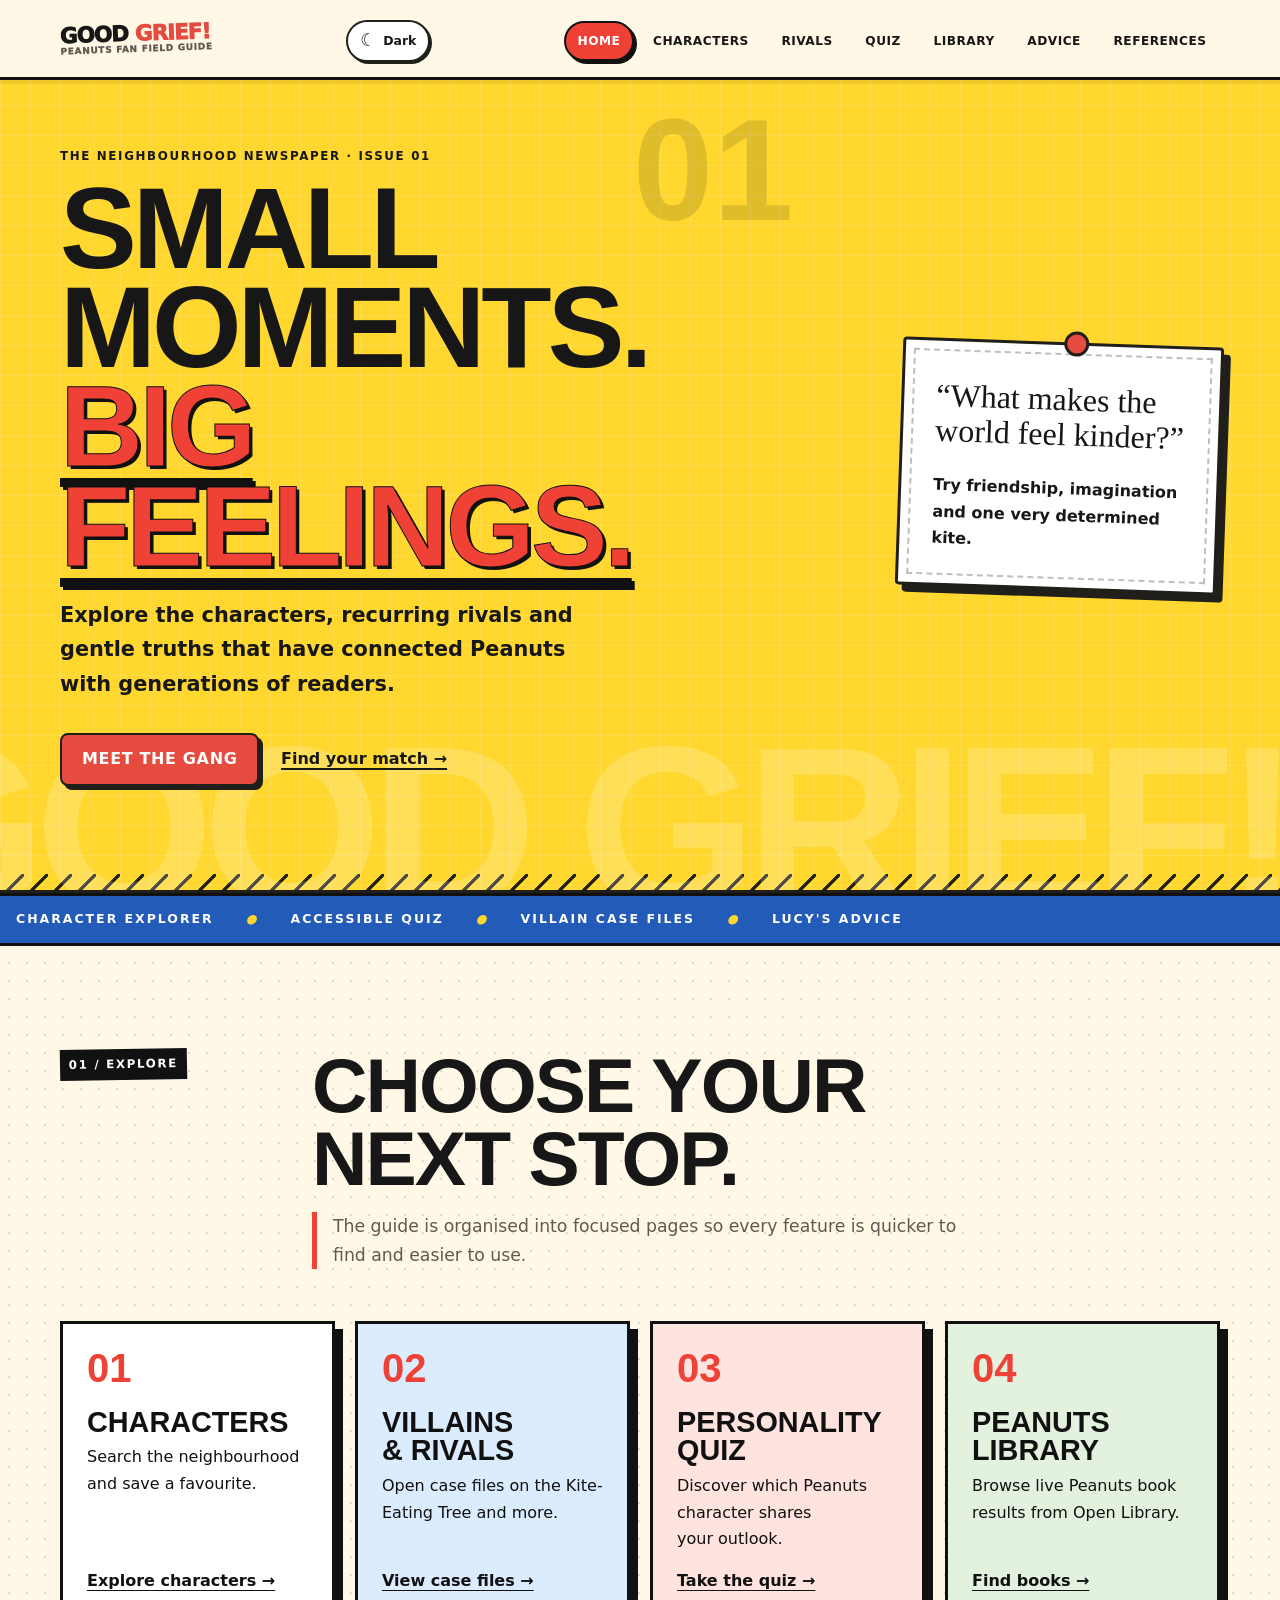
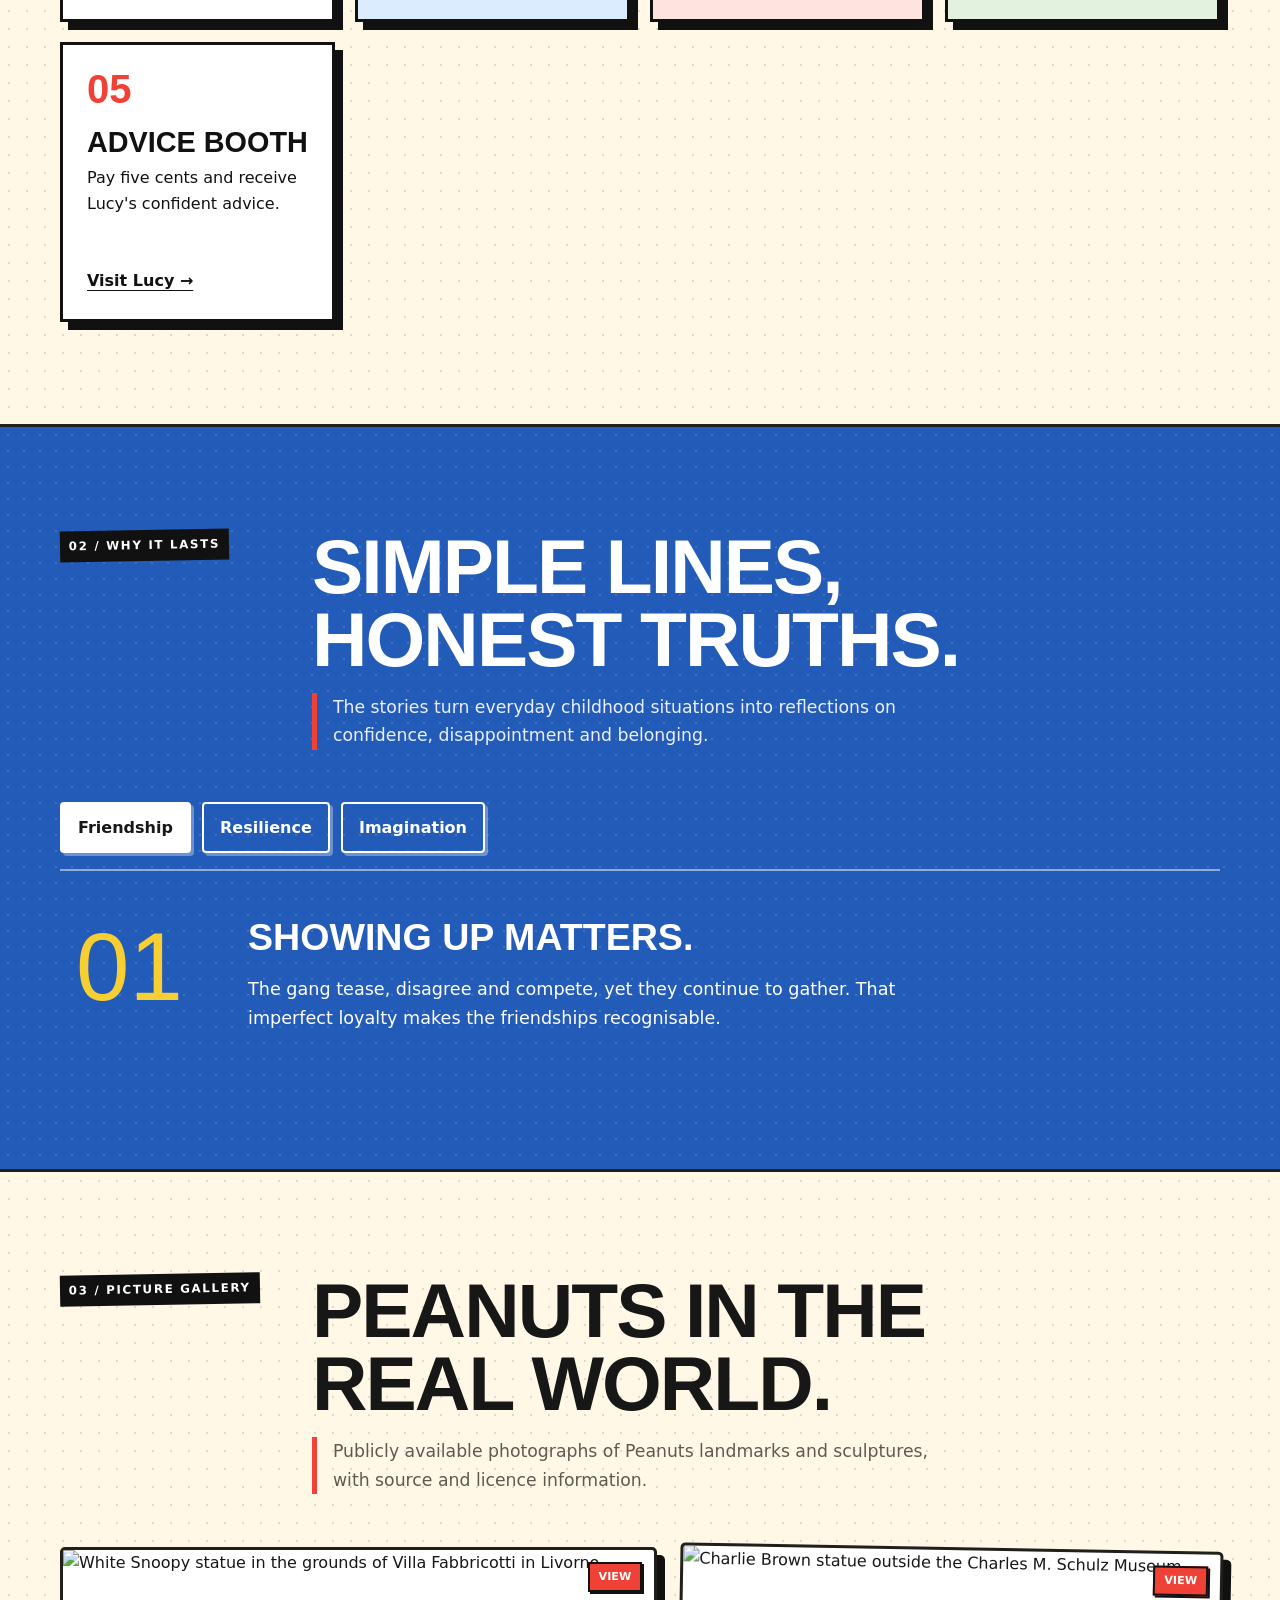
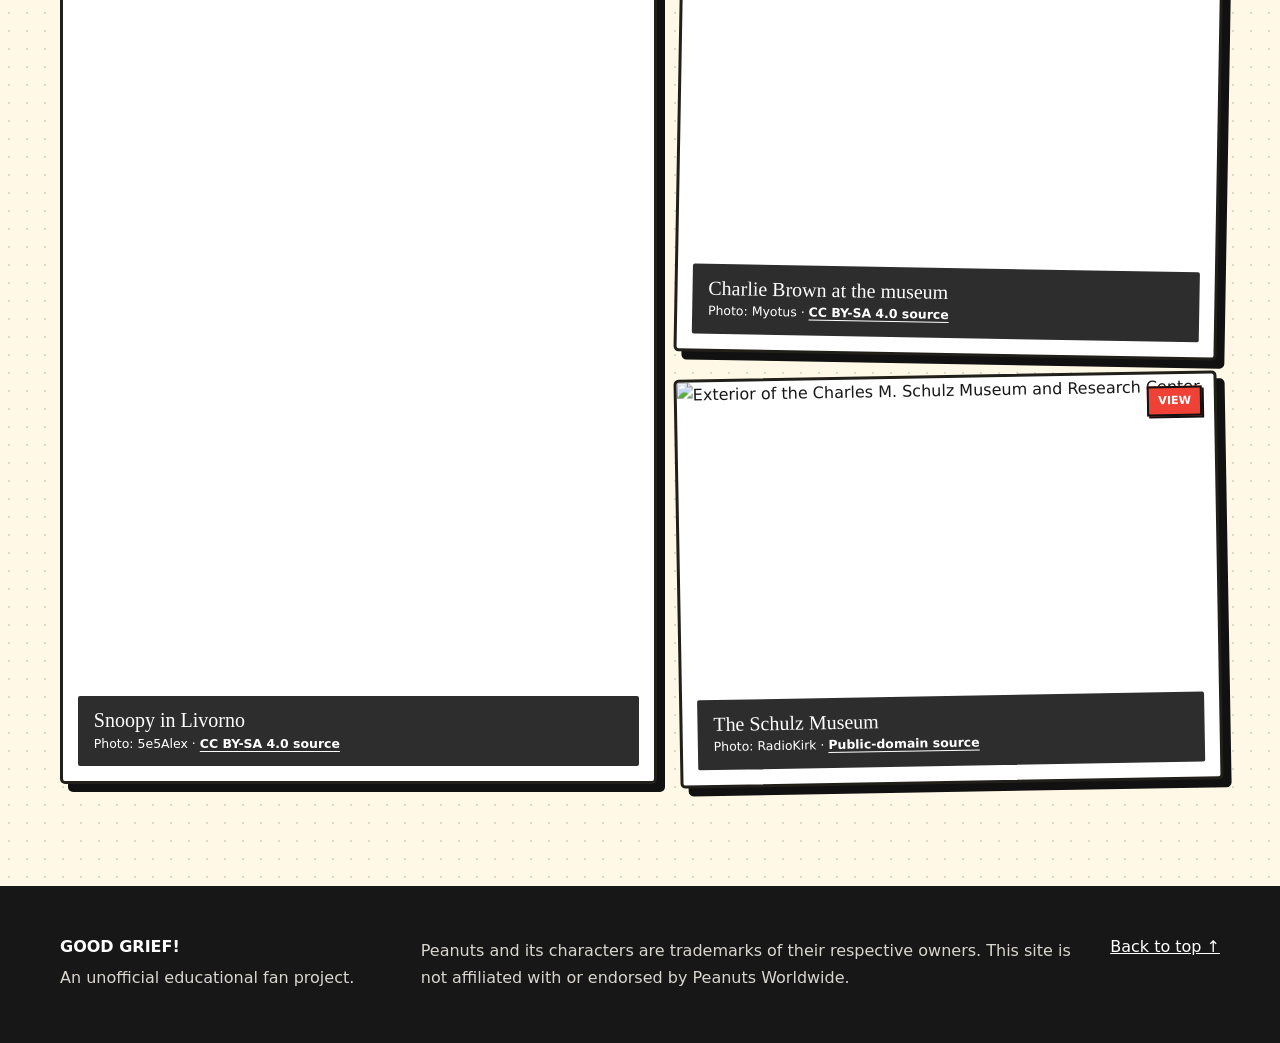
==== Good-Grief/index.html @ 3345b49b "Add files via upload" ====
<!doctype html>
<html lang="en">
  <head>
    <meta charset="utf-8" />
    <meta content="width=device-width,initial-scale=1" name="viewport" />
    <meta
      content="An accessible interactive fan guide celebrating the characters, themes and enduring appeal of Peanuts."
      name="description"
    />
    <meta content="#f7cf32" name="theme-color" />
    <title>Good Grief! | Peanuts Fan Guide</title>
    <link href="https://code.jquery.com" rel="preconnect" />
    <meta content="Good Grief!" name="application-name" />
    <link href="styles.css" rel="stylesheet" />
    <script
      crossorigin="anonymous"
      defer=""
      integrity="sha256-/JqT3SQfawRcv/BIHPThkBvs0OEvtFFmqPF/lYI/Cxo="
      src="https://code.jquery.com/jquery-3.7.1.min.js"
    ></script>
    <script defer="" src="script.js"></script>
  </head>
  <body data-page="index">
    <a class="skip-link" href="#main">Skip to main content</a>
    <div aria-hidden="true" class="reading-progress" id="readingProgress"></div>
    <header class="site-header" id="top"></header>
    <noscript>
      <p class="shell">
        Enable JavaScript to use the shared navigation and interactive features.
        <a href="index.html">Return home</a>.
      </p></noscript
    >
    <main id="main" tabindex="-1">
      <section aria-labelledby="heroTitle" class="hero">
        <div class="shell hero-grid">
          <div class="hero-copy">
            <p class="eyebrow">The neighbourhood newspaper · Issue 01</p>
            <h1 id="heroTitle">Small moments.<br /><em>Big feelings.</em></h1>
            <p class="hero-intro">
              Explore the characters, recurring rivals and gentle truths that
              have connected Peanuts with generations of readers.
            </p>
            <div class="hero-actions">
              <a class="button" href="characters.html">Meet the gang</a
              ><a class="text-link" href="quiz.html"
                >Find your match <span aria-hidden="true">→</span></a
              >
            </div>
          </div>
          <div aria-label="Thought for today" class="hero-note">
            <span aria-hidden="true" class="note-pin"></span>
            <p>“What makes the world feel kinder?”</p>
            <strong
              >Try friendship, imagination and one very determined kite.</strong
            >
          </div>
        </div>
        <div aria-hidden="true" class="zigzag"></div>
      </section>
      <section aria-label="Site highlights" class="ticker">
        <div class="ticker-track">
          <span>CHARACTER EXPLORER</span><i>●</i><span>ACCESSIBLE QUIZ</span
          ><i>●</i><span>VILLAIN CASE FILES</span><i>●</i
          ><span>LUCY'S ADVICE</span>
        </div>
      </section>
      <section aria-labelledby="exploreTitle" class="section shell guide-links">
        <div class="section-heading">
          <p class="eyebrow">01 / Explore</p>
          <div>
            <h2 id="exploreTitle">Choose your next stop.</h2>
            <p>
              The guide is organised into focused pages so every feature is
              quicker to find and easier to use.
            </p>
          </div>
        </div>
        <div class="page-card-grid">
          <a class="page-card" href="characters.html"
            ><span>01</span>
            <h3>Characters</h3>
            <p>Search the neighbourhood and save a favourite.</p>
            <strong>Explore characters →</strong></a
          ><a class="page-card" href="villains.html"
            ><span>02</span>
            <h3>Villains &amp; rivals</h3>
            <p>Open case files on the Kite-Eating Tree and more.</p>
            <strong>View case files →</strong></a
          ><a class="page-card" href="quiz.html"
            ><span>03</span>
            <h3>Personality quiz</h3>
            <p>Discover which Peanuts character shares your outlook.</p>
            <strong>Take the quiz →</strong></a
          ><a class="page-card" href="books.html"
            ><span>04</span>
            <h3>Peanuts Library</h3>
            <p>Browse live Peanuts book results from Open Library.</p>
            <strong>Find books →</strong></a
          ><a class="page-card" href="advice.html"
            ><span>05</span>
            <h3>Advice booth</h3>
            <p>Pay five cents and receive Lucy's confident advice.</p>
            <strong>Visit Lucy →</strong></a
          >
        </div>
      </section>
      <section
        aria-labelledby="themesTitle"
        class="section themes-section"
        id="themes"
      >
        <div class="shell">
          <div class="section-heading">
            <p class="eyebrow">02 / Why it lasts</p>
            <div>
              <h2 id="themesTitle">Simple lines, honest truths.</h2>
              <p>
                The stories turn everyday childhood situations into reflections
                on confidence, disappointment and belonging.
              </p>
            </div>
          </div>
          <div aria-label="Peanuts themes" class="theme-tabs" role="tablist">
            <button
              aria-controls="panel-friendship"
              aria-selected="true"
              id="tab-friendship"
              role="tab"
              tabindex="0"
            >
              Friendship</button
            ><button
              aria-controls="panel-friendship"
              aria-selected="false"
              id="tab-resilience"
              role="tab"
              tabindex="-1"
            >
              Resilience</button
            ><button
              aria-controls="panel-friendship"
              aria-selected="false"
              id="tab-imagination"
              role="tab"
              tabindex="-1"
            >
              Imagination
            </button>
          </div>
          <div
            aria-labelledby="tab-friendship"
            class="theme-panel"
            id="panel-friendship"
            role="tabpanel"
            tabindex="0"
          >
            <span class="panel-number">01</span>
            <div>
              <h3>Showing up matters.</h3>
              <p>
                The gang tease, disagree and compete, yet they continue to
                gather. That imperfect loyalty makes the friendships
                recognisable.
              </p>
            </div>
          </div>
        </div>
      </section>
      <section
        aria-labelledby="galleryTitle"
        class="section shell gallery-section"
        id="gallery"
      >
        <div class="section-heading">
          <p class="eyebrow">03 / Picture gallery</p>
          <div>
            <h2 id="galleryTitle">Peanuts in the real world.</h2>
            <p>
              Publicly available photographs of Peanuts landmarks and
              sculptures, with source and licence information.
            </p>
          </div>
        </div>
        <div class="photo-grid">
          <figure class="photo-card photo-tall">
            <img
              alt="White Snoopy statue in the grounds of Villa Fabbricotti in Livorno"
              decoding="async"
              fetchpriority="low"
              height="768"
              loading="lazy"
              src="https://commons.wikimedia.org/wiki/Special:Redirect/file/Statua%20di%20Snoopy%20Villa%20Fabbricotti%20Livorno.jpg"
              width="576"
            />
            <figcaption>
              <strong>Snoopy in Livorno</strong
              ><span
                >Photo: 5e5Alex ·
                <a
                  href="https://commons.wikimedia.org/wiki/File:Statua_di_Snoopy_Villa_Fabbricotti_Livorno.jpg"
                  rel="noopener"
                  target="_blank"
                  >CC BY-SA 4.0 source<span class="sr-only">
                    (opens in a new tab)</span
                  ></a
                ></span
              >
            </figcaption>
          </figure>
          <figure class="photo-card">
            <img
              alt="Charlie Brown statue outside the Charles M. Schulz Museum"
              decoding="async"
              fetchpriority="low"
              height="600"
              loading="lazy"
              src="https://commons.wikimedia.org/wiki/Special:Redirect/file/Charles%20Schulz%20Museum-statue%20of%20Charlie%20Brown.jpg"
              width="800"
            />
            <figcaption>
              <strong>Charlie Brown at the museum</strong
              ><span
                >Photo: Myotus ·
                <a
                  href="https://commons.wikimedia.org/wiki/File:Charles_Schulz_Museum-statue_of_Charlie_Brown.jpg"
                  rel="noopener"
                  target="_blank"
                  >CC BY-SA 4.0 source<span class="sr-only">
                    (opens in a new tab)</span
                  ></a
                ></span
              >
            </figcaption>
          </figure>
          <figure class="photo-card">
            <img
              alt="Exterior of the Charles M. Schulz Museum and Research Center"
              decoding="async"
              fetchpriority="low"
              height="600"
              loading="lazy"
              src="https://commons.wikimedia.org/wiki/Special:Redirect/file/Charles%20schulz%20museum.jpg"
              width="800"
            />
            <figcaption>
              <strong>The Schulz Museum</strong
              ><span
                >Photo: RadioKirk ·
                <a
                  href="https://commons.wikimedia.org/wiki/File:Charles_schulz_museum.jpg"
                  rel="noopener"
                  target="_blank"
                  >Public-domain source<span class="sr-only">
                    (opens in a new tab)</span
                  ></a
                ></span
              >
            </figcaption>
          </figure>
        </div>
      </section>
    </main>
    <footer>
      <div class="shell footer-grid">
        <div>
          <strong>GOOD GRIEF!</strong>
          <p>An unofficial educational fan project.</p>
        </div>
        <p>
          Peanuts and its characters are trademarks of their respective owners.
          This site is not affiliated with or endorsed by Peanuts Worldwide.
        </p>
        <a href="#top">Back to top ↑</a>
      </div>
    </footer>
  </body>
</html>
---- Good-Grief/styles.css ----
/* Good Grief — mobile-first stylesheet.
   Base rules define phone layouts. Min-width queries progressively add columns.
   Each selector has one definition per context; theme and state rules stay explicit.
*/

:root {
  --paper: #fffaf0;
  --ink: #171717;
  --muted: #5f5a51;
  --yellow: #f7cf32;
  --red: #e54b3f;
  --blue: #4b78c2;
  --focus: var(--blue);
  --green: #2f795c;
  --line: #211f1a;
  --card: #fff;
  --shadow: 7px 7px 0 var(--line);
  --radius: 18px;
  color-scheme: light;
  --cream: #fff8e7;
  --comic-yellow: #ffd72e;
  --comic-red: #ef4135;
  --comic-blue: #235bb8;
  --comic-ink: #111;
  --comic-white: #fff;
  --soft-blue: #dcecff;
  --soft-pink: #ffe3df;
  --panel-shadow: 8px 8px 0 var(--comic-ink);
}

* {
  box-sizing: border-box;
}

html {
  scroll-behavior: smooth;
}

body {
  margin: 0;
  color: var(--ink);
  font:
    1rem/1.65 system-ui,
    -apple-system,
    BlinkMacSystemFont,
    'Segoe UI',
    sans-serif;
  background: var(--cream);
  background-image: radial-gradient(#1112 1px, transparent 1px);
  background-size: 18px 18px;
}

body::before {
  content: '';
  position: fixed;
  inset: 0;
  pointer-events: none;
  opacity: 0.16;
  background-image: radial-gradient(#171717 0.55px, transparent 0.7px);
  background-size: 6px 6px;
  z-index: 20;
}

.shell {
  width: min(1160px, calc(100% - 2rem));
  margin-inline: auto;
}

a {
  color: inherit;
}

button {
  font: inherit;
  cursor: pointer;
}

input {
  font: inherit;
}

select {
  font: inherit;
}

img {
  max-width: 100%;
  display: block;
}

.skip-link {
  position: fixed;
  left: 1rem;
  top: -5rem;
  background: var(--ink);
  color: #fff;
  padding: 0.7rem 1rem;
  z-index: 100;
}

.skip-link:focus {
  top: 1rem;
}

a:focus-visible {
  outline: 4px solid var(--blue);
  outline-offset: 4px;
}

button:focus-visible {
  outline: 4px solid var(--blue);
  outline-offset: 4px;
}

input:focus-visible {
  outline: 4px solid var(--blue);
  outline-offset: 4px;
}

select:focus-visible {
  outline: 4px solid var(--blue);
  outline-offset: 4px;
}

[tabindex]:focus-visible {
  outline: 4px solid var(--blue);
  outline-offset: 4px;
}

.reading-progress {
  height: 5px;
  position: fixed;
  inset: 0 auto auto 0;
  width: 0;
  background: var(--red);
  z-index: 60;
}

.site-header {
  position: sticky;
  z-index: 50;
  top: 5px;
  background: #fff8e7f5;
  border-bottom: 3px solid var(--comic-ink);
  box-shadow: 0 4px 0 #1111;
}

.nav-shell {
  display: flex;
  align-items: center;
  justify-content: space-between;
  min-height: 72px;
  gap: 0.65rem;
}

.brand {
  display: grid;
  grid-template-columns: auto auto;
  gap: 0 0.3rem;
  text-decoration: none;
  font-weight: 1000;
  letter-spacing: -0.05em;
  line-height: 0.85;
  transform: rotate(-2deg);
  font-size: 1.35rem;
}

.brand span:last-of-type {
  color: var(--red);
}

.brand small {
  grid-column: 1/-1;
  font-size: 0.56rem;
  letter-spacing: 0.08em;
  line-height: 1.5;
  text-transform: uppercase;
  color: var(--muted);
}

.primary-nav {
  display: flex;
  align-items: center;
  gap: 0.1rem;
}

.primary-nav a {
  text-decoration: none;
  font-weight: 800;
  border: 2px solid transparent;
  border-radius: 999px;
  text-transform: uppercase;
  letter-spacing: 0.04em;
  padding: 0.6rem 0.5rem;
  font-size: 0.82rem;
}

.primary-nav a:hover {
  text-decoration-thickness: 3px;
  text-underline-offset: 0.4rem;
  color: #fff;
  background: var(--comic-red);
  border-color: var(--comic-ink);
  text-decoration: none;
  box-shadow: 3px 3px 0 var(--comic-ink);
}

.primary-nav a[aria-current='location'] {
  text-decoration-thickness: 3px;
  text-underline-offset: 0.4rem;
  color: #fff;
  background: var(--comic-red);
  border-color: var(--comic-ink);
  text-decoration: none;
  box-shadow: 3px 3px 0 var(--comic-ink);
}

.menu-button {
  background: var(--card);
  border: 2px solid var(--line);
  border-radius: 99px;
  padding: 0.55rem 0.85rem;
  font-weight: 800;
  display: none;
}

.hero {
  border-bottom: 3px solid var(--line);
  overflow: hidden;
  position: relative;
  background: var(--comic-yellow);
  background-image:
    linear-gradient(90deg, #fff2 1px, transparent 1px),
    linear-gradient(#fff2 1px, transparent 1px);
  background-size: 30px 30px;
}

.hero-grid {
  display: grid;
  align-items: center;
  gap: clamp(2rem, 7vw, 7rem);
  position: relative;
  z-index: 1;
  grid-template-columns: 1fr;
  min-height: auto;
  padding-block: 3rem 4rem;
}

.eyebrow {
  margin: 0 0 0.8rem;
  font-size: 0.74rem;
  font-weight: 900;
  text-transform: uppercase;
  letter-spacing: 0.14em;
}

.hero h1 {
  line-height: 0.86;
  margin: 0.35rem 0 1.4rem;
  max-width: 9ch;
  font-family: Impact, 'Arial Black', sans-serif;
  font-weight: 900;
  letter-spacing: -0.035em;
  text-transform: uppercase;
  font-size: clamp(3.4rem, 18vw, 5.4rem);
}

.section h2 {
  font-size: clamp(2.6rem, 6vw, 5rem);
  line-height: 0.95;
  margin: 0;
  font-family: Impact, 'Arial Black', sans-serif;
  font-weight: 900;
  letter-spacing: -0.025em;
  text-transform: uppercase;
}

.hero h1 em {
  font-style: normal;
  text-decoration: underline;
  text-decoration-thickness: 0.08em;
  text-underline-offset: 0.1em;
  color: var(--comic-red);
  text-shadow: 3px 3px 0 var(--comic-ink);
  -webkit-text-stroke: 1px var(--comic-ink);
}

.hero-intro {
  font-size: clamp(1.08rem, 2vw, 1.3rem);
  max-width: 560px;
  font-weight: 650;
}

.hero-actions {
  display: flex;
  align-items: center;
  flex-wrap: wrap;
  gap: 1.25rem;
  margin-top: 2rem;
}

.button {
  display: inline-flex;
  align-items: center;
  justify-content: center;
  min-height: 48px;
  border: 2px solid var(--line);
  padding: 0.7rem 1.25rem;
  background: var(--red);
  color: #fff;
  text-decoration: none;
  font-weight: 900;
  box-shadow: 4px 4px 0 var(--line);
  transition:
    transform 0.15s,
    box-shadow 0.15s;
  border-radius: 8px;
  text-transform: uppercase;
  letter-spacing: 0.04em;
}

.button:hover {
  transform: translate(2px, 2px);
  box-shadow: 2px 2px 0 var(--line);
}

.button.secondary {
  background: var(--card);
  color: var(--ink);
}

.button.dark {
  background: var(--ink);
}

.text-link {
  font-weight: 900;
  text-decoration: underline;
  text-decoration-thickness: 2px;
  text-underline-offset: 0.25rem;
  padding: 0.45rem 0.1rem;
}

.text-button {
  font-weight: 900;
  text-decoration: underline;
  text-decoration-thickness: 2px;
  text-underline-offset: 0.25rem;
  border: 0;
  background: none;
  padding: 0.6rem 0;
}

.hero-note {
  position: relative;
  border: 3px solid var(--line);
  padding: 2rem;
  box-shadow: var(--shadow);
  background: var(--comic-white);
  transform: rotate(2deg);
  border-radius: 4px;
  max-width: 430px;
}

.hero-note p {
  font:
    2rem/1.1 Georgia,
    serif;
  margin: 0.3rem 0 1.5rem;
}

.note-pin {
  position: absolute;
  top: -14px;
  left: 50%;
  width: 25px;
  height: 25px;
  border: 3px solid var(--line);
  background: var(--red);
  border-radius: 50%;
}

.zigzag {
  height: 16px;
  background: linear-gradient(
      135deg,
      transparent 45%,
      var(--line) 46% 54%,
      transparent 55%
    )
    0 0/24px 24px;
}

.ticker {
  overflow: hidden;
  color: #fff;
  border-bottom: 3px solid var(--line);
  border-block: 3px solid var(--comic-ink);
  background: var(--comic-blue);
}

.ticker-track {
  width: max-content;
  display: flex;
  font-weight: 900;
  letter-spacing: 0.16em;
  font-size: 0.78rem;
  padding: 0.85rem 1rem;
  gap: 1rem;
}

.ticker i {
  color: var(--comic-yellow);
}

.section {
  padding: clamp(4rem, 8vw, 7rem) 0;
  scroll-margin-top: 6rem;
  position: relative;
  padding-block: 3.2rem;
}

.section-heading {
  display: grid;
  margin-bottom: 2.2rem;
  align-items: start;
  grid-template-columns: 1fr;
  gap: 0.3rem;
}

.section-heading p:last-child {
  max-width: 650px;
  color: var(--muted);
  font-size: 1.08rem;
}

.field {
  display: grid;
  gap: 0.35rem;
}

.field label {
  font-size: 0.77rem;
  font-weight: 900;
  text-transform: uppercase;
  letter-spacing: 0.1em;
}

.field input {
  width: 100%;
  min-height: 50px;
  border: 2px solid var(--line);
  background: #fff;
  padding: 0.65rem 0.85rem;
  color: var(--ink);
  border-radius: 4px;
}

.field select {
  width: 100%;
  min-height: 50px;
  border: 2px solid var(--line);
  background: #fff;
  padding: 0.65rem 0.85rem;
  color: var(--ink);
  border-radius: 4px;
}

.status {
  color: var(--muted);
}

.empty-state {
  border: 2px dashed var(--line);
  padding: 1.5rem;
}

.themes-section {
  color: #fff;
  border-block: 3px solid var(--line);
  background: var(--comic-blue);
  background-image: radial-gradient(#fff2 1px, transparent 1px);
  background-size: 16px 16px;
}

.themes-section .section-heading p:last-child {
  color: #eaf0ff;
}

.theme-tabs {
  display: flex;
  flex-wrap: wrap;
  gap: 0.7rem;
  border-bottom: 2px solid rgba(255, 255, 255, 0.5);
  padding-bottom: 1rem;
}

.theme-tabs button {
  border: 2px solid #fff;
  background: transparent;
  color: #fff;
  padding: 0.65rem 1rem;
  font-weight: 900;
  border-radius: 4px;
  box-shadow: 3px 3px 0 #fff5;
}

.theme-tabs button[aria-selected='true'] {
  background: #fff;
  color: var(--ink);
}

.theme-panel {
  display: grid;
  padding: 3rem 1rem 1rem;
  grid-template-columns: 1fr;
  gap: 1rem;
}

.panel-number {
  font:
    6rem/1 Georgia,
    serif;
  color: var(--yellow);
  font-family: Impact, sans-serif;
  font-size: 4rem;
}

.theme-panel h3 {
  margin: 0 0 0.7rem;
  font:
    900 2.35rem/1 Impact,
    'Arial Black',
    sans-serif;
  text-transform: uppercase;
}

.theme-panel p {
  font-size: 1.1rem;
  max-width: 680px;
}

footer {
  background: var(--ink);
  color: #fff;
  padding: 3rem 0;
}

.footer-grid {
  display: grid;
  gap: 2rem;
  align-items: start;
  grid-template-columns: 1fr;
}

.footer-grid p {
  margin: 0.25rem 0;
  color: #d9d6cf;
}

.sr-only {
  position: absolute;
  width: 1px;
  height: 1px;
  padding: 0;
  margin: -1px;
  overflow: hidden;
  clip: rect(0, 0, 0, 0);
  white-space: nowrap;
  border: 0;
}

.gallery-section {
  padding-bottom: clamp(3rem, 6vw, 5rem);
}

.photo-grid {
  display: grid;
  gap: 1.25rem;
  grid-template-columns: 1fr;
  grid-template-rows: auto;
}

.photo-card {
  position: relative;
  margin: 0;
  overflow: hidden;
  border: 3px solid var(--line);
  border-radius: 5px;
  box-shadow: var(--panel-shadow);
  background: #fff;
  min-height: 320px;
}

.photo-card.photo-tall {
  grid-row: auto;
}

.photo-card img {
  width: 100%;
  height: 100%;
  object-fit: cover;
  transition: transform 0.3s ease;
  cursor: zoom-in;
  min-height: 320px;
}

.photo-card:hover img {
  transform: scale(1.025);
}

.photo-card figcaption {
  position: absolute;
  right: 0.8rem;
  bottom: 0.8rem;
  left: 0.8rem;
  display: grid;
  gap: 0.1rem;
  padding: 0.75rem 1rem;
  color: #fff;
  background: rgba(23, 23, 23, 0.9);
  border: 2px solid #fff;
  border-radius: 4px;
}

.photo-card figcaption strong {
  font:
    1.25rem/1.2 Georgia,
    serif;
}

.photo-card figcaption span {
  font-size: 0.78rem;
}

.photo-card figcaption a {
  font-weight: 800;
  text-underline-offset: 0.2rem;
}

.primary-nav a[aria-current='page'] {
  color: #fff;
  background: var(--comic-red);
  border-color: var(--comic-ink);
  text-decoration: none;
  box-shadow: 3px 3px 0 var(--comic-ink);
}

.hero::before {
  content: 'GOOD GRIEF!';
  position: absolute;
  right: -0.04em;
  bottom: -0.13em;
  color: #fff3;
  font:
    900 clamp(5rem, 18vw, 16rem)/0.8 Impact,
    Arial Black,
    sans-serif;
  letter-spacing: -0.05em;
  white-space: nowrap;
  pointer-events: none;
}

.hero-copy {
  position: relative;
}

.hero-copy::before {
  content: '01';
  position: absolute;
  top: -3rem;
  right: 1rem;
  color: #1112;
  font:
    900 9rem/1 Impact,
    sans-serif;
  display: none;
}

.hero-note::after {
  content: '';
  position: absolute;
  inset: 8px;
  border: 2px dashed #1114;
  pointer-events: none;
}

.section-heading > .eyebrow {
  display: inline-flex;
  width: max-content;
  padding: 0.35rem 0.55rem;
  color: #fff;
  background: var(--comic-ink);
  transform: rotate(-1deg);
}

.section-heading > div > p {
  border-left: 5px solid var(--comic-red);
  padding-left: 1rem;
}

.photo-card:nth-child(2) {
  transform: rotate(1deg);
}

.photo-card:nth-child(3) {
  transform: rotate(-1deg);
}

.photo-card::after {
  content: 'View';
  position: absolute;
  top: 0.75rem;
  right: 0.75rem;
  padding: 0.25rem 0.55rem;
  color: #fff;
  background: var(--comic-red);
  border: 2px solid var(--comic-ink);
  font-size: 0.7rem;
  font-weight: 900;
  text-transform: uppercase;
  box-shadow: 2px 2px 0 var(--comic-ink);
  pointer-events: none;
}

.jq-reveal {
  opacity: 0;
  transform: translateY(30px);
}

.jq-reveal.jq-visible {
  opacity: 1;
  transform: none;
  transition:
    opacity 0.48s ease,
    transform 0.48s ease;
}

.jq-toast {
  position: fixed;
  right: 1rem;
  bottom: 1rem;
  z-index: 1000;
  max-width: 310px;
  padding: 0.85rem 1rem;
  color: #fff;
  background: var(--comic-ink);
  border: 3px solid var(--comic-yellow);
  box-shadow: 5px 5px 0 var(--comic-red);
  font-weight: 800;
}

.jq-lightbox {
  width: min(900px, calc(100% - 2rem));
  padding: 0;
  background: #111;
  border: 4px solid #fff;
  border-radius: 4px;
  box-shadow: 10px 10px 0 var(--comic-yellow);
}

.jq-lightbox::backdrop {
  background: #111e;
}

.jq-lightbox img {
  width: 100%;
  max-height: 76vh;
  object-fit: contain;
}

.jq-lightbox figcaption {
  padding: 1rem;
  color: #fff;
}

.jq-lightbox-close {
  position: absolute;
  top: 0.75rem;
  right: 0.75rem;
  width: 44px;
  height: 44px;
  color: #fff;
  background: var(--comic-red);
  border: 3px solid #fff;
  border-radius: 50%;
  font-size: 1.5rem;
  font-weight: 900;
}

.jq-count {
  font-weight: 900;
  color: var(--comic-red);
}

.breadcrumbs {
  padding: 0.9rem 0;
}

.breadcrumbs ol {
  display: flex;
  flex-wrap: wrap;
  gap: 0.55rem;
  align-items: center;
  margin: 0;
  padding: 0;
  list-style: none;
  font-size: 0.9rem;
  font-weight: 850;
}

.breadcrumbs li + li::before {
  content: '/';
  margin-right: 0.55rem;
  color: var(--comic-red);
  font-weight: 1000;
}

.breadcrumbs a {
  text-decoration-thickness: 2px;
  text-underline-offset: 0.22rem;
}

.page-hero {
  padding: 3rem 0 3.5rem;
  background: var(--comic-yellow);
  border-bottom: 3px solid var(--comic-ink);
  padding-block: 2.25rem;
}

.page-hero h1 {
  max-width: 12ch;
  margin: 0.35rem 0 1rem;
  font:
    900 clamp(3.2rem, 8vw, 6.5rem)/0.88 Impact,
    'Arial Black',
    sans-serif;
  letter-spacing: -0.035em;
  text-transform: uppercase;
  font-size: clamp(3rem, 17vw, 5rem);
}

.page-hero p:last-child {
  max-width: 650px;
  font-size: 1.15rem;
  font-weight: 650;
}

.page-card-grid {
  display: grid;
  gap: 1.25rem;
  grid-template-columns: 1fr;
}

.page-card {
  display: flex;
  flex-direction: column;
  padding: 1.5rem;
  color: var(--comic-ink);
  background: #fff;
  border: 3px solid var(--comic-ink);
  box-shadow: var(--panel-shadow);
  text-decoration: none;
  min-height: 230px;
}

.page-card:nth-child(2) {
  background: var(--soft-blue);
}

.page-card:nth-child(3) {
  background: var(--soft-pink);
}

.page-card:nth-child(4) {
  background: #e2f2df;
}

.page-card > span {
  font:
    900 2.5rem/1 Impact,
    sans-serif;
  color: var(--comic-red);
}

.page-card h3 {
  margin: 1.2rem 0 0.5rem;
  font:
    900 1.8rem/1 Impact,
    sans-serif;
  text-transform: uppercase;
}

.page-card p {
  margin: 0 0 1rem;
}

.page-card strong {
  margin-top: auto;
  text-decoration: underline;
  text-underline-offset: 0.25rem;
}

.page-card:hover {
  transform: translate(-2px, -2px);
  box-shadow: 10px 10px 0 var(--comic-ink);
}

.page-main {
  min-height: 70vh;
}

.page-main > .breadcrumbs-wrap {
  background: #fff;
  border-bottom: 2px solid var(--comic-ink);
}

.page-actions {
  display: flex;
  flex-wrap: wrap;
  gap: 1rem;
  margin-top: 2rem;
}

.theme-toggle {
  display: inline-flex;
  align-items: center;
  gap: 0.45rem;
  min-height: 42px;
  color: var(--ink);
  background: var(--card);
  border: 2px solid var(--line);
  border-radius: 999px;
  font:
    800 0.78rem/1 system-ui,
    -apple-system,
    BlinkMacSystemFont,
    'Segoe UI',
    sans-serif;
  cursor: pointer;
  box-shadow: 2px 2px 0 var(--line);
  margin-left: auto;
  padding: 0.45rem 0.65rem;
}

.theme-toggle:hover {
  transform: translate(1px, 1px);
  box-shadow: 1px 1px 0 var(--line);
}

.theme-toggle-icon {
  font-size: 1.1rem;
  line-height: 1;
}

html[data-theme='dark'] {
  color-scheme: dark;
  --paper: #171717;
  --ink: #f7f1e5;
  --muted: #c9c1b4;
  --line: #f0e8db;
  --card: #252525;
  --cream: #151515;
  --comic-ink: #f5efe5;
  --comic-white: #252525;
  --soft-blue: #202f44;
  --soft-pink: #442a2d;
  --shadow: 7px 7px 0 #050505;
  --panel-shadow: 8px 8px 0 #050505;
}

html[data-theme='dark'] body {
  background: #151515;
  background-image: radial-gradient(#fff2 1px, transparent 1px);
}

html[data-theme='dark'] body::before {
  background-image: radial-gradient(#fff 0.55px, transparent 0.7px);
  opacity: 0.06;
}

html[data-theme='dark'] .site-header {
  background: #171717f5;
  border-bottom-color: #eee3d6;
}

html[data-theme='dark'] .primary-nav a:hover {
  color: #fff;
  border-color: #f5efe5;
}

html[data-theme='dark'] .primary-nav a[aria-current='location'] {
  color: #fff;
  border-color: #f5efe5;
}

html[data-theme='dark'] .primary-nav a[aria-current='page'] {
  color: #fff;
  border-color: #f5efe5;
}

html[data-theme='dark'] .page-main > .breadcrumbs-wrap {
  background: #1d1d1d;
  border-bottom-color: #eee3d6;
}

html[data-theme='dark'] .page-card {
  color: #f7f1e5;
  background: #292929;
  border-color: #f2eadf;
}

html[data-theme='dark'] .photo-card {
  background: #252525;
  color: #f7f1e5;
}

html[data-theme='dark'] .advice-form {
  background: #252525;
  color: #f7f1e5;
}

html[data-theme='dark'] .advice-result {
  background: #252525;
  color: #f7f1e5;
}

html[data-theme='dark'] .field input {
  background: #222;
  color: #f7f1e5;
  border-color: #eee3d6;
}

html[data-theme='dark'] .field select {
  background: #222;
  color: #f7f1e5;
  border-color: #eee3d6;
}

html[data-theme='dark'] textarea {
  background: #222;
  color: #f7f1e5;
  border-color: #eee3d6;
}

html[data-theme='dark'] footer {
  background: #090909;
}

html[data-theme='dark'] .theme-toggle {
  color: #171717;
  background: #ffd72e;
  border-color: #f5efe5;
  box-shadow: 2px 2px 0 #050505;
}

html[data-theme='dark'] .character-photo {
  background: #303030;
}

html[data-theme='dark'] .book-cover {
  background: #303030;
}

html[data-theme='dark'] .book-cover-placeholder {
  background: #303030;
}

html[data-theme='dark'] .hero {
  color: #171717;
}

html[data-theme='dark'] .page-hero {
  color: #171717;
}

html[data-theme='dark'] .library-tools {
  color: #171717;
}

html[data-theme='dark'] .booth-body {
  color: #171717;
}

html[data-theme='dark'] .booth-sign {
  color: #171717;
}

html[data-theme='dark'] .quiz-message.error-message {
  color: #171717;
}

html[data-theme='dark'] .page-card:nth-child(2) {
  color: #f7f1e5;
  background: #292929;
  border-color: #f2eadf;
}

html[data-theme='dark'] .page-card:nth-child(3) {
  color: #f7f1e5;
  background: #292929;
  border-color: #f2eadf;
}

html[data-theme='dark'] .page-card:nth-child(4) {
  color: #f7f1e5;
  background: #292929;
  border-color: #f2eadf;
}

html[data-theme="dark"] .character-card:nth-child(4n/**/+2) {
  color: #f7f1e5;
  background: #292929;
  border-color: #eee6da;
  box-shadow: 6px 6px 0 #050505;
}

html[data-theme="dark"] .character-card:nth-child(4n/**/+3) {
  color: #f7f1e5;
  background: #292929;
  border-color: #eee6da;
  box-shadow: 6px 6px 0 #050505;
}

html[data-theme="dark"] .character-card:nth-child(4n/**/+4) {
  color: #f7f1e5;
  background: #292929;
  border-color: #eee6da;
  box-shadow: 6px 6px 0 #050505;
}

html[data-theme='dark'] .villain-card:nth-child(2) {
  color: #171717;
}

html[data-theme='dark'] .villain-card:nth-child(3) {
  color: #171717;
}

html[data-theme='dark'] .villain-card:nth-child(4) {
  color: #171717;
}

html[data-theme='dark'] .villain-card:nth-child(5) {
  color: #171717;
}

html[data-theme='dark'] .villain-card:nth-child(6) {
  color: #171717;
}

html[data-theme='dark'] .hero .hero-intro {
  color: #3f3b35;
}

html[data-theme='dark'] .page-hero p {
  color: #3f3b35;
}

html[data-theme='dark'] .library-tools label {
  color: #3f3b35;
}

html[data-theme='dark'] .booth-body p {
  color: #3f3b35;
}

html[data-theme='dark'] .booth-sign span {
  color: #3f3b35;
}

html[data-theme="dark"] .character-card:nth-child(4n/**/+2) p {
  color: #3f3b35;
}

html[data-theme="dark"] .character-card:nth-child(4n/**/+3) p {
  color: #3f3b35;
}

html[data-theme="dark"] .character-card:nth-child(4n/**/+4) p {
  color: #3f3b35;
}

html[data-theme='dark'] .villain-card:not(.featured-villain) > p {
  color: #3f3b35;
}

html[data-theme='dark'] .hero-note {
  color: #171717;
  background: #fff;
}

html[data-theme='dark'] .hero-note strong {
  color: #171717;
}

html[data-theme='dark'] .hero-note p {
  color: #171717;
}

html[data-theme='dark'] .theme-panel {
  color: #fff;
}

html[data-theme='dark'] .themes-section {
  color: #fff;
}

html[data-theme='dark'] .themes-section .section-heading p:last-child {
  color: #eef3ff;
}

html[data-theme='dark'] .quiz-card {
  color: #fff;
}

html[data-theme='dark'] .quiz-step label {
  color: #fff;
}

html[data-theme='dark'] .quiz-step label:has(input:checked) {
  color: #171717;
  background: #fff;
}

html[data-theme='dark'] .featured-villain {
  color: #fff;
}

html[data-theme='dark'] .featured-villain p {
  color: #fff;
}

html[data-theme='dark'] .advice-result p {
  color: #f7f1e5;
}

html[data-theme='dark'] .advice-result blockquote {
  color: #f7f1e5;
}

html[data-theme='dark'] .page-card:nth-child(5) {
  color: #f7f1e5;
  background: #292929;
  border-color: #f2eadf;
}

html[data-theme='dark'] .page-card h3 {
  color: #f7f1e5;
}

html[data-theme='dark'] .page-card p {
  color: #f7f1e5;
}

html[data-theme='dark'] .page-card strong {
  color: #f7f1e5;
}

html[data-theme='dark'] .page-card a {
  color: #f7f1e5;
}

html[data-theme='dark'] .page-card > span {
  color: #ff4b40;
}

html[data-theme='dark'] .page-card:hover {
  background: #323232;
  box-shadow: 10px 10px 0 #050505;
}

html[data-theme='dark'] .character-card {
  color: #f7f1e5;
  background: #292929;
  border-color: #eee6da;
  box-shadow: 6px 6px 0 #050505;
}

html[data-theme="dark"] .character-card:nth-child(4n/**/+1) {
  color: #f7f1e5;
  background: #292929;
  border-color: #eee6da;
  box-shadow: 6px 6px 0 #050505;
}

html[data-theme='dark'] .character-card h3 {
  color: #f7f1e5;
}

html[data-theme='dark'] .character-card p {
  color: #f7f1e5;
}

html[data-theme='dark'] .character-card .eyebrow {
  color: #ffd72e;
}

html[data-theme='dark'] .character-card .character-source {
  color: #f7f1e5;
  text-decoration-color: #ffd72e;
}

html[data-theme='dark'] .character-card button {
  color: #171717;
  background: #ffd72e;
  border-color: #f4ede3;
  box-shadow: 3px 3px 0 #050505;
}

html[data-theme='dark'] .character-card button:hover {
  background: #ffe36b;
}

html[data-theme='dark'] .character-card .favourite-mark {
  color: #ff5148;
  background: #292929;
  border-color: #eee6da;
}

:where(body[data-page='characters']) .character-card {
  overflow: hidden;
  padding-top: 0;
  position: relative;
  min-height: 285px;
  display: flex;
  flex-direction: column;
  border: 2px solid var(--line);
  padding: 1.4rem;
  background: var(--card);
  border-radius: 5px;
  box-shadow: var(--panel-shadow);
  transition: none;
}

:where(body[data-page='characters']) .character-photo {
  width: calc(100% + 2.8rem);
  margin: 0 -1.4rem 1.2rem;
  object-fit: contain;
  background: rgba(255, 255, 255, 0.72);
  border-bottom: 2px solid var(--line);
  height: 260px;
}

:where(body[data-page='characters']) .character-source {
  margin-top: 0.8rem;
  color: var(--muted);
  font-size: 0.76rem;
  font-weight: 800;
  text-underline-offset: 0.2rem;
}

:where(body[data-page='characters']) .character-card button {
  margin-top: auto;
  align-self: start;
  font-weight: 900;
  text-underline-offset: 0.25rem;
  width: 100%;
  padding: 0.65rem;
  border: 2px solid var(--comic-ink);
  background: var(--comic-yellow);
  text-decoration: none;
  box-shadow: 3px 3px 0 var(--comic-ink);
}

:where(body[data-page='characters']) .favourite-mark {
  z-index: 2;
  padding: 0.15rem 0.4rem;
  background: var(--card);
  border: 2px solid var(--line);
  border-radius: 99px;
  position: absolute;
  right: 1rem;
  top: 1rem;
  font-size: 1.2rem;
  color: var(--red);
}

:where(body[data-page='characters']) .character-tools {
  display: grid;
  gap: 1rem;
  margin-bottom: 1rem;
  padding: 1rem;
  background: var(--comic-yellow);
  border: 3px solid var(--comic-ink);
  box-shadow: 5px 5px 0 var(--comic-ink);
  grid-template-columns: 1fr;
}

:where(body[data-page='characters']) .character-grid {
  display: grid;
  gap: 1.35rem;
  grid-template-columns: 1fr;
}

:where(body[data-page="characters"]) .character-card:nth-child(4n/**/+2) {
  background: var(--soft-blue);
}

:where(body[data-page="characters"]) .character-card:nth-child(4n/**/+3) {
  background: var(--soft-pink);
}

:where(body[data-page="characters"]) .character-card:nth-child(4n/**/+4) {
  background: #e2f2df;
}

:where(body[data-page='characters']) .character-card:hover {
  transform: translateY(-5px);
}

:where(body[data-page='characters']) .character-card h3 {
  font:
    2rem/1 Georgia,
    serif;
  margin: 1rem 0 0.6rem;
  font-family: Impact, 'Arial Black', sans-serif;
  text-transform: uppercase;
  letter-spacing: 0.01em;
}

:where(body[data-page='characters']) .character-card p {
  color: var(--muted);
  margin: 0;
}

:where(body[data-page='characters']) dialog {
  width: min(590px, calc(100% - 2rem));
  background: var(--paper);
  color: var(--ink);
  border: 3px solid var(--line);
  border-radius: 18px;
  padding: 2rem;
  box-shadow: 10px 10px 0 var(--yellow);
}

:where(body[data-page='characters']) dialog::backdrop {
  background: rgba(23, 23, 23, 0.75);
}

:where(body[data-page='characters']) dialog h2 {
  font:
    3rem/1 Georgia,
    serif;
  margin: 0.5rem 0 1rem;
}

:where(body[data-page='characters']) .dialog-close {
  float: right;
  border: 2px solid var(--line);
  border-radius: 50%;
  width: 42px;
  height: 42px;
  background: #fff;
  font-size: 1.5rem;
}

:where(body[data-page='characters']) .favourite-button {
  border: 2px solid var(--line);
  border-radius: 99px;
  padding: 0.7rem 1rem;
  background: var(--yellow);
  font-weight: 900;
}

:where(body[data-page="characters"]) .character-card:nth-child(4n/**/+1) {
  background: #fff;
}

:where(body[data-page='characters']) .jq-character-hidden {
  display: none !important;
}

html[data-theme='dark'] :where(body[data-page='characters']) .character-card {
  color: #fff !important;
}

html[data-theme='dark']
  :where(body[data-page='characters'])
  .character-card:nth-child(n) {
  color: #fff !important;
}

html[data-theme='dark']
  :where(body[data-page='characters'])
  .character-card
  h3 {
  color: #fff !important;
}

html[data-theme='dark'] :where(body[data-page='characters']) .character-card p {
  color: #fff !important;
}

html[data-theme='dark']
  :where(body[data-page='characters'])
  .character-card
  .character-source {
  color: #fff !important;
}

html[data-theme='dark']
  :where(body[data-page='characters'])
  .character-card
  .eyebrow {
  color: #fff !important;
}

:where(body[data-page='villains']) .villains-section {
  border-bottom: 3px solid var(--line);
  background: #f4dfbe;
  background-image: repeating-linear-gradient(
    -45deg,
    transparent 0 18px,
    #11108 18px 19px
  );
}

:where(body[data-page='villains']) .villain-grid {
  display: grid;
  gap: 1.3rem;
  grid-template-columns: 1fr;
}

:where(body[data-page='villains']) .villain-card {
  position: relative;
  display: flex;
  flex-direction: column;
  padding: 1.5rem;
  background: var(--card);
  border: 2px solid var(--line);
  border-radius: 5px;
  box-shadow: var(--panel-shadow);
}

:where(body[data-page='villains']) .villain-card.featured-villain {
  color: var(--paper);
  background: var(--ink);
  grid-row: auto;
}

:where(body[data-page='villains']) .villain-number {
  font-size: 0.72rem;
  font-weight: 950;
  letter-spacing: 0.12em;
}

:where(body[data-page='villains']) .villain-icon {
  display: block;
  margin: 1.2rem 0;
  font-size: 2.7rem;
}

:where(body[data-page='villains']) .villain-card h3 {
  margin: 0.3rem 0 0.8rem;
  font:
    2rem/1.05 Georgia,
    serif;
  font-family: Impact, 'Arial Black', sans-serif;
  text-transform: uppercase;
}

:where(body[data-page='villains']) .villain-card > p {
  color: var(--muted);
}

:where(body[data-page='villains']) .featured-villain > p {
  color: #e8e3d9;
}

:where(body[data-page='villains']) .featured-villain details p {
  color: #e8e3d9;
}

:where(body[data-page='villains']) .villain-card details {
  margin-top: auto;
  padding-top: 1rem;
  border-top: 2px solid currentColor;
}

:where(body[data-page='villains']) .villain-card summary {
  cursor: pointer;
  font-weight: 900;
  text-decoration: underline;
  text-decoration-thickness: 2px;
  text-underline-offset: 0.22rem;
  display: flex;
  justify-content: space-between;
  align-items: center;
}

:where(body[data-page='villains']) .villain-card details p {
  font-size: 0.94rem;
}

:where(body[data-page='villains']) .villain-card:nth-child(2) {
  background: var(--soft-blue);
}

:where(body[data-page='villains']) .villain-card:nth-child(3) {
  background: var(--soft-pink);
}

:where(body[data-page='villains']) .villain-card:nth-child(4) {
  background: #e2f2df;
}

:where(body[data-page='villains']) .villain-card summary::after {
  content: '+';
  font-size: 1.5rem;
}

:where(body[data-page='villains']) .villain-card details[open] summary::after {
  content: '−';
}

:where(body[data-page='villains']) .villain-card:nth-child(5) {
  background: #fff0b8;
}

:where(body[data-page='villains']) .villain-card:nth-child(6) {
  background: var(--soft-blue);
}

:where(body[data-page='villains']) .case-toggle {
  display: none;
  gap: 0.6rem;
  margin: 0 0 2rem;
  padding: 0.4rem;
  max-width: 100%;
  background: var(--paper);
  border: 2px solid var(--line);
  border-radius: 999px;
  box-shadow: 3px 3px 0 var(--line);
  width: 100%;
}

.js :where(body[data-page='villains']) .case-toggle {
  display: flex;
}

:where(body[data-page='villains']) .case-toggle-button {
  padding: 0.75rem 1.2rem;
  color: var(--ink);
  background: transparent;
  border: 2px solid transparent;
  border-radius: 999px;
  font: 900 1rem/1.2 inherit;
  cursor: pointer;
  flex: 1;
  min-width: 0;
}

:where(body[data-page='villains']) .case-toggle-button.is-active {
  color: var(--paper);
  background: var(--ink);
}

:where(body[data-page='villains']) .case-toggle-button:focus-visible {
  outline: 4px solid var(--focus);
  outline-offset: 3px;
}

:where(body[data-page='villains']) .case-panel + .case-panel {
  margin-top: 3rem;
}

.js :where(body[data-page='villains']) .case-panel[hidden] {
  display: none;
}

:where(body[data-page='villains']) .case-panel-title {
  margin: 0 0 1rem;
  font:
    2rem/1 Impact,
    'Arial Black',
    sans-serif;
  text-transform: uppercase;
}

:where(body[data-page='villains']) .film-villain cite {
  font-style: italic;
}

:where(body[data-page='villains']) .villain-card cite {
  font-style: italic;
}

:where(body[data-page='villains']) .visually-hidden {
  position: absolute;
  width: 1px;
  height: 1px;
  padding: 0;
  margin: -1px;
  overflow: hidden;
  clip: rect(0, 0, 0, 0);
  white-space: nowrap;
  border: 0;
}

html[data-theme='dark'] :where(body[data-page='villains']) .villains-section {
  background: #151515;
  background-image: radial-gradient(#fff2 1px, transparent 1px);
  background-size: 18px 18px;
  border-bottom-color: #eee6da;
}

html[data-theme='dark'] :where(body[data-page='villains']) .villain-card {
  color: #fff !important;
  background: #292929 !important;
  border-color: #eee6da;
  box-shadow: 6px 6px 0 #050505;
}

html[data-theme='dark']
  :where(body[data-page='villains'])
  .villain-card:nth-child(n) {
  color: #fff !important;
  background: #292929 !important;
  border-color: #eee6da;
  box-shadow: 6px 6px 0 #050505;
}

html[data-theme='dark']
  :where(body[data-page='villains'])
  .villain-card.featured-villain {
  color: #fff !important;
  background: #292929 !important;
  border-color: #eee6da;
  box-shadow: 6px 6px 0 #050505;
}

html[data-theme='dark'] :where(body[data-page='villains']) .villain-card h3 {
  color: #fff !important;
}

html[data-theme='dark'] :where(body[data-page='villains']) .villain-card > p {
  color: #fff !important;
}

html[data-theme='dark']
  :where(body[data-page='villains'])
  .villain-card
  details {
  color: #fff !important;
  border-top-color: #eee6da;
}

html[data-theme='dark']
  :where(body[data-page='villains'])
  .villain-card
  details
  p {
  color: #fff !important;
}

html[data-theme='dark']
  :where(body[data-page='villains'])
  .villain-card
  summary {
  color: #fff !important;
  text-decoration-color: #ffd72e;
}

html[data-theme='dark']
  :where(body[data-page='villains'])
  .villain-card
  strong {
  color: #fff !important;
}

html[data-theme='dark'] :where(body[data-page='villains']) .villain-card cite {
  color: #fff !important;
}

html[data-theme='dark'] :where(body[data-page='villains']) .villain-number {
  color: #ffd72e !important;
}

html[data-theme='dark']
  :where(body[data-page='villains'])
  .villain-card
  summary::after {
  color: #ffd72e;
}

html[data-theme='dark'] :where(body[data-page='villains']) .case-panel-title {
  color: #fff;
}

html[data-theme='dark'] :where(body[data-page='villains']) .case-toggle {
  background: #292929;
  border-color: #eee6da;
  box-shadow: 3px 3px 0 #050505;
}

html[data-theme='dark'] :where(body[data-page='villains']) .case-toggle-button {
  color: #fff;
}

html[data-theme='dark']
  :where(body[data-page='villains'])
  .case-toggle-button.is-active {
  color: #171717;
  background: #ffd72e;
  border-color: #f4ede3;
}

:where(body[data-page='books']) .library-hero {
  background: #dcecff;
}

:where(body[data-page='books']) .library-tools {
  display: grid;
  gap: 1rem;
  align-items: end;
  margin-bottom: 1.25rem;
  padding: 1rem;
  background: var(--comic-yellow);
  border: 3px solid var(--comic-ink);
  box-shadow: 5px 5px 0 var(--comic-ink);
  grid-template-columns: 1fr;
}

:where(body[data-page='books']) .library-tools .button {
  margin-bottom: 0;
}

:where(body[data-page='books']) .library-status {
  min-height: 1.6em;
  font-weight: 850;
}

:where(body[data-page='books']) .book-grid {
  display: grid;
  gap: 1.4rem;
  grid-template-columns: 1fr;
}

:where(body[data-page='books']) .book-card {
  display: grid;
  padding: 1rem;
  background: #fff;
  border: 3px solid var(--comic-ink);
  box-shadow: 6px 6px 0 var(--comic-ink);
  grid-template-columns: 1fr;
  grid-template-rows: auto 1fr;
  gap: 1rem;
}

:where(body[data-page='books']) .book-cover {
  width: 100%;
  object-fit: contain;
  background: #f2eee4;
  height: 220px;
}

:where(body[data-page='books']) .book-cover-placeholder {
  display: grid;
  place-items: center;
  padding: 1rem;
  text-align: center;
  background: #f2eee4;
  border: 2px dashed var(--comic-ink);
  font-weight: 900;
  height: 220px;
}

:where(body[data-page='books']) .book-card-body {
  display: flex;
  flex-direction: column;
}

:where(body[data-page='books']) .book-card h3 {
  margin: 1rem 0 0.45rem;
  font:
    900 1.45rem/1.05 Impact,
    'Arial Black',
    sans-serif;
  text-transform: uppercase;
}

:where(body[data-page='books']) .book-meta {
  margin: 0 0 1rem;
  color: var(--muted);
}

:where(body[data-page='books']) .book-card .text-link {
  margin-top: auto;
  align-self: start;
}

:where(body[data-page='books']) .library-error {
  padding: 2rem;
  background: #fff;
  border: 3px solid var(--comic-red);
  box-shadow: 6px 6px 0 var(--comic-ink);
}

:where(body[data-page='books']) .library-error h2 {
  margin-top: 0;
}

:where(body[data-page='books']) .api-credit {
  margin-top: 2rem;
  padding-top: 1rem;
  border-top: 2px solid var(--comic-ink);
  font-size: 0.9rem;
}

html[data-theme='dark'] :where(body[data-page='books']) .library-tools {
  color: #fff !important;
  background: #292929 !important;
  border-color: #eee6da;
  box-shadow: 6px 6px 0 #050505;
}

html[data-theme='dark'] :where(body[data-page='books']) .library-tools label {
  color: #fff !important;
}

html[data-theme='dark'] :where(body[data-page='books']) .library-status {
  color: #fff !important;
}

html[data-theme='dark'] :where(body[data-page='books']) .book-card {
  color: #fff !important;
  background: #292929 !important;
  border-color: #eee6da;
  box-shadow: 6px 6px 0 #050505;
}

html[data-theme='dark'] :where(body[data-page='books']) .book-card h3 {
  color: #fff !important;
}

html[data-theme='dark'] :where(body[data-page='books']) .book-card p {
  color: #fff !important;
}

html[data-theme='dark'] :where(body[data-page='books']) .book-meta {
  color: #fff !important;
}

html[data-theme='dark'] :where(body[data-page='books']) .book-card .text-link {
  color: #fff !important;
  text-decoration-color: #ffd72e;
}

html[data-theme='dark'] :where(body[data-page='books']) .api-credit {
  color: #fff !important;
  border-top-color: #eee6da;
}

html[data-theme='dark'] :where(body[data-page='books']) .api-credit a {
  color: #fff !important;
}

html[data-theme='dark'] :where(body[data-page='books']) .library-tools input {
  color: #fff !important;
  background: #1f1f1f !important;
  border-color: #eee6da;
}

html[data-theme='dark'] :where(body[data-page='books']) .library-tools select {
  color: #fff !important;
  background: #1f1f1f !important;
  border-color: #eee6da;
}

html[data-theme='dark']
  :where(body[data-page='books'])
  .library-tools
  input::placeholder {
  color: #d2cbc0;
  opacity: 1;
}

html[data-theme='dark'] :where(body[data-page='books']) .library-tools .button {
  color: #171717 !important;
  background: #ffd72e !important;
  border-color: #f4ede3;
  box-shadow: 3px 3px 0 #050505;
}

html[data-theme='dark']
  :where(body[data-page='books'])
  .library-tools
  .button:hover {
  background: #ffe36b !important;
}

html[data-theme='dark'] :where(body[data-page='books']) .book-cover {
  color: #fff !important;
  background: #202020 !important;
  border-color: #eee6da;
}

html[data-theme='dark']
  :where(body[data-page='books'])
  .book-cover-placeholder {
  color: #fff !important;
  background: #202020 !important;
  border-color: #eee6da;
}

html[data-theme='dark'] :where(body[data-page='books']) .library-error {
  color: #fff !important;
  background: #292929 !important;
  border-color: #ef4135;
  box-shadow: 6px 6px 0 #050505;
}

html[data-theme='dark'] :where(body[data-page='books']) .library-error h2 {
  color: #fff !important;
}

html[data-theme='dark'] :where(body[data-page='books']) .library-error p {
  color: #fff !important;
}

html[data-theme='dark'] :where(body[data-page='books']) .library-error .button {
  color: #171717 !important;
  background: #ffd72e !important;
  border-color: #f4ede3;
}

:where(body[data-page='quiz']) [hidden] {
  display: none !important;
}

:where(body[data-page='quiz']) .quiz-step.validation-error {
  padding: 1rem;
  border: 3px solid var(--yellow);
  border-radius: 14px;
}

:where(body[data-page='quiz']) .quiz-message.error-message {
  display: inline-block;
  padding: 0.55rem 0.8rem;
  color: #171717;
  background: var(--yellow);
  border: 2px solid #171717;
  border-radius: 8px;
  font-weight: 900;
}

:where(body[data-page='quiz']) .quiz-card {
  display: grid;
  gap: clamp(2rem, 5vw, 5rem);
  color: #fff;
  border: 3px solid var(--line);
  padding: clamp(1.5rem, 5vw, 4rem);
  border-radius: 5px;
  background: var(--comic-ink);
  grid-template-columns: 1fr;
  box-shadow: 5px 5px 0 var(--comic-red);
}

:where(body[data-page='quiz']) .quiz-card h2 {
  font-size: clamp(2.5rem, 5vw, 4.5rem);
  color: var(--comic-yellow);
}

:where(body[data-page='quiz']) .quiz-progress {
  height: 8px;
  border: 1px solid #fff;
  border-radius: 99px;
  overflow: hidden;
  margin-top: 2rem;
}

:where(body[data-page='quiz']) .quiz-progress span {
  display: block;
  width: 33.33%;
  height: 100%;
  background: var(--yellow);
  transition: width 0.25s;
}

:where(body[data-page='quiz']) .quiz-step {
  border: 0;
  padding: 0;
  margin: 0;
}

:where(body[data-page='quiz']) .quiz-step legend {
  font:
    1.65rem/1.2 Georgia,
    serif;
  margin-bottom: 1.2rem;
}

:where(body[data-page='quiz']) .quiz-step label {
  display: block;
  border: 2px solid #fff;
  margin: 0.65rem 0;
  padding: 0.75rem 1rem;
  font-weight: 750;
  border-radius: 4px;
  transition:
    background 0.16s,
    color 0.16s,
    transform 0.16s;
}

:where(body[data-page='quiz']) .quiz-step label:has(input:checked) {
  background: #fff;
  color: var(--ink);
}

:where(body[data-page='quiz']) .quiz-step input {
  accent-color: var(--red);
  margin-right: 0.55rem;
}

:where(body[data-page='quiz']) .quiz-controls {
  display: flex;
  gap: 1rem;
  margin-top: 1.25rem;
}

:where(body[data-page='quiz']) .quiz-message {
  min-height: 1.5em;
}

:where(body[data-page='quiz']) .quiz-result h3 {
  font:
    3rem/1 Georgia,
    serif;
  margin: 0.5rem 0;
}

:where(body[data-page='quiz']) .quiz-step label:hover {
  transform: translateX(4px);
}

:where(body[data-page='quiz']) .quiz-result-image {
  display: block;
  width: min(100%, 320px);
  height: auto;
  aspect-ratio: 1;
  object-fit: cover;
  margin: 0.5rem 0 1.35rem;
  background: var(--paper);
  border: 3px solid #fff;
  border-radius: 5px;
  box-shadow: 7px 7px 0 var(--comic-red);
}

:where(body[data-page='quiz']) .quiz-result p {
  max-width: 42rem;
}

html[data-theme='dark'] :where(body[data-page='quiz']) .quiz-card {
  color: #fff !important;
  background: #292929 !important;
  border-color: #eee6da;
  box-shadow: 6px 6px 0 #050505;
}

html[data-theme='dark'] :where(body[data-page='quiz']) .quiz-card h2 {
  color: #fff !important;
}

html[data-theme='dark'] :where(body[data-page='quiz']) .quiz-card p {
  color: #fff !important;
}

html[data-theme='dark'] :where(body[data-page='quiz']) .quiz-step {
  color: #fff !important;
}

html[data-theme='dark'] :where(body[data-page='quiz']) .quiz-step legend {
  color: #fff !important;
}

html[data-theme='dark'] :where(body[data-page='quiz']) .quiz-step label {
  color: #fff !important;
  background: #292929;
  border-color: #eee6da;
}

html[data-theme='dark'] :where(body[data-page='quiz']) .quiz-message {
  color: #fff !important;
}

html[data-theme='dark'] :where(body[data-page='quiz']) .quiz-result h3 {
  color: #fff !important;
}

html[data-theme='dark'] :where(body[data-page='quiz']) .quiz-result p {
  color: #fff !important;
}

html[data-theme='dark'] :where(body[data-page='quiz']) .quiz-card .eyebrow {
  color: #ffd72e !important;
}

html[data-theme='dark'] :where(body[data-page='quiz']) .quiz-step label:hover {
  background: #333;
}

html[data-theme='dark']
  :where(body[data-page='quiz'])
  .quiz-step
  label:has(input:checked) {
  color: #171717 !important;
  background: #ffd72e !important;
  border-color: #f4ede3;
  box-shadow: 3px 3px 0 #050505;
}

html[data-theme='dark']
  :where(body[data-page='quiz'])
  .quiz-step
  label:has(input:checked)
  input {
  accent-color: #ef4135;
}

html[data-theme='dark'] :where(body[data-page='quiz']) .quiz-progress {
  background: #171717;
  border-color: #eee6da;
}

html[data-theme='dark'] :where(body[data-page='quiz']) .quiz-progress span {
  background: #ffd72e;
}

html[data-theme='dark'] :where(body[data-page='quiz']) .quiz-controls .button {
  color: #171717;
  background: #ffd72e;
  border-color: #f4ede3;
  box-shadow: 3px 3px 0 #050505;
}

html[data-theme='dark'] :where(body[data-page='quiz']) #quizNext {
  color: #171717;
  background: #ffd72e;
  border-color: #f4ede3;
  box-shadow: 3px 3px 0 #050505;
}

html[data-theme='dark']
  :where(body[data-page='quiz'])
  .quiz-controls
  .button:hover {
  background: #ffe36b;
}

html[data-theme='dark'] :where(body[data-page='quiz']) #quizNext:hover {
  background: #ffe36b;
}

html[data-theme='dark'] :where(body[data-page='quiz']) #quizBack {
  color: #fff;
  background: #292929;
  border-color: #eee6da;
}

html[data-theme='dark']
  :where(body[data-page='quiz'])
  .quiz-message.error-message {
  color: #171717 !important;
  background: #ffd72e;
  border-color: #f4ede3;
}

html[data-theme='dark']
  :where(body[data-page='quiz'])
  .quiz-step.validation-error {
  border-color: #ffd72e;
}

html[data-theme='dark'] :where(body[data-page='quiz']) .quiz-result-image {
  background: #fff;
  border-color: #eee6da;
  box-shadow: 6px 6px 0 #050505;
}

html[data-theme='dark'] :where(body[data-page='quiz']) #quizReset {
  color: #fff;
  text-decoration-color: #ffd72e;
}

:where(body[data-page='advice']) .booth-section {
  border-top: 3px solid var(--line);
  background: var(--comic-red);
  background-image: radial-gradient(#fff2 1px, transparent 1px);
  background-size: 18px 18px;
}

:where(body[data-page='advice']) .booth-wrap {
  max-width: 900px;
}

:where(body[data-page='advice']) .booth-sign {
  width: min(520px, 90%);
  margin: 0 auto -3px;
  padding: 1rem;
  text-align: center;
  background: #fff;
  border: 3px solid var(--line);
  border-radius: 4px;
  box-shadow: 4px 4px 0 var(--line);
}

:where(body[data-page='advice']) .booth-sign span {
  display: block;
  font-size: 1.1rem;
  font-weight: 950;
  letter-spacing: 0.16em;
}

:where(body[data-page='advice']) .booth-sign strong {
  display: block;
  color: var(--red);
  font:
    clamp(3.5rem, 10vw, 7rem)/0.9 Georgia,
    serif;
  font-family: Impact, 'Arial Black', sans-serif;
}

:where(body[data-page='advice']) .booth-body {
  display: grid;
  gap: 2rem;
  padding: clamp(1.5rem, 5vw, 4rem);
  border: 3px solid var(--line);
  box-shadow: 10px 10px 0 var(--line);
  border-radius: 4px;
  background: var(--comic-yellow);
  grid-template-columns: 1fr;
}

:where(body[data-page='advice']) .booth-heading h2 {
  font-size: clamp(2.5rem, 6vw, 4.5rem);
}

:where(body[data-page='advice']) .advice-form {
  display: grid;
  gap: 1rem;
  padding: 1.5rem;
  background: var(--paper);
  border: 2px solid var(--line);
  border-radius: var(--radius);
}

:where(body[data-page='advice']) .advice-form textarea {
  width: 100%;
  padding: 0.75rem;
  background: #fff;
  color: #171717;
  border: 2px solid var(--line);
  border-radius: 10px;
  resize: vertical;
}

:where(body[data-page='advice']) .character-count {
  justify-self: end;
  color: var(--muted);
  font-size: 0.8rem;
}

:where(body[data-page='advice']) .nickel-check {
  display: flex;
  gap: 0.65rem;
  align-items: flex-start;
  font-weight: 800;
}

:where(body[data-page='advice']) .nickel-check input {
  width: 1.3rem;
  height: 1.3rem;
  flex: 0 0 auto;
  accent-color: var(--red);
}

:where(body[data-page='advice']) .form-error {
  min-height: 1.5em;
  margin: 0;
  color: #b32118;
  font-weight: 900;
}

:where(body[data-page='advice']) .advice-result {
  padding: 1.5rem;
  background: #fff;
  border: 3px solid var(--line);
  border-radius: var(--radius);
  box-shadow: 5px 5px 0 var(--line);
  grid-column: 1;
}

:where(body[data-page='advice']) .advice-result blockquote {
  margin: 1rem 0;
  font:
    clamp(1.6rem, 4vw, 2.4rem)/1.2 Georgia,
    serif;
}

:where(body[data-page='advice']) .receipt {
  font-size: 0.8rem;
  font-weight: 900;
  text-transform: uppercase;
  letter-spacing: 0.1em;
}

:where(body[data-page='advice']) .booth-disclaimer {
  margin: 1.4rem 0 0;
  color: #fff;
  font-weight: 800;
  text-align: center;
}

:where(body[data-page='advice']) .advice-page-booth {
  padding-top: 2rem;
}

:where(body[data-page='advice']) .booth-heading h1 {
  margin: 0.4rem 0 1rem;
  font:
    900 clamp(2.5rem, 6vw, 4.5rem)/0.95 Impact,
    'Arial Black',
    sans-serif;
  text-transform: uppercase;
  letter-spacing: -0.025em;
}

:where(body[data-page='advice']) .home-return {
  margin: 2rem 0 0;
  text-align: center;
}

:where(body[data-page='advice']) .advice-nav a[aria-current='page'] {
  color: #fff;
  background: var(--comic-red);
  border-color: var(--comic-ink);
  box-shadow: 3px 3px 0 var(--comic-ink);
}

html[data-theme='dark']
  :where(body[data-page='advice'])
  #adviceForm
  .button.dark {
  color: #171717 !important;
  background: #ffd72e !important;
  border-color: #f4ede3 !important;
  box-shadow: 3px 3px 0 #050505;
}

html[data-theme='dark']
  :where(body[data-page='advice'])
  #adviceForm
  .button.dark:hover {
  color: #171717 !important;
  background: #ffe36b !important;
}

html[data-theme='dark']
  :where(body[data-page='advice'])
  #adviceForm
  .button.dark:focus-visible {
  color: #171717 !important;
  background: #ffe36b !important;
}

[hidden] {
  display: none !important;
}

html[data-theme='dark'] .section-heading > .eyebrow {
  color: #171717;
  background-color: #f5efe5;
}

.js .menu-button {
  display: block;
}

.js .primary-nav {
  display: none;
  position: absolute;
  top: 100%;
  left: 0;
  right: 0;
  flex-direction: column;
  align-items: stretch;
  background: var(--cream);
  border-bottom: 3px solid var(--comic-ink);
  padding: 1rem;
}

.js .primary-nav.open {
  display: flex;
}

.theme-toggle-text {
  position: absolute;
  width: 1px;
  height: 1px;
  padding: 0;
  margin: -1px;
  overflow: hidden;
  clip: rect(0, 0, 0, 0);
  white-space: nowrap;
  border: 0;
}

/* Layout enhancements from 521px. */
@media (min-width: 521px) {
  .theme-toggle-text {
    position: static;
    width: auto;
    height: auto;
    margin: 0;
    overflow: visible;
    clip: auto;
    white-space: normal;
  }

  .theme-toggle {
    padding: 0.45rem 0.75rem;
  }
}

/* Layout enhancements from 651px. */
@media (min-width: 651px) {
  .hero-grid {
    min-height: 520px;
    padding-block: 4.5rem 5.5rem;
  }

  .hero h1 {
    font-size: clamp(3.7rem, 9vw, 8rem);
  }

  .section {
    padding-block: clamp(4rem, 8vw, 7rem);
  }

  .section-heading {
    grid-template-columns: 220px minmax(0, 1fr);
    gap: 2rem;
  }

  .theme-panel {
    grid-template-columns: 140px 1fr;
    gap: 2rem;
  }

  .panel-number {
    font-size: 6rem;
  }

  .footer-grid {
    grid-template-columns: 1fr 2fr;
  }

  .ticker-track {
    gap: 2rem;
  }

  .page-card-grid {
    grid-template-columns: repeat(2, minmax(0, 1fr));
  }

  .page-card {
    min-height: 280px;
  }

  .page-hero {
    padding-block: 3rem 3.5rem;
  }

  .page-hero h1 {
    font-size: clamp(3.2rem, 8vw, 6.5rem);
  }

  :where(body[data-page='characters']) .character-tools {
    grid-template-columns: 1fr minmax(190px, 0.35fr);
  }

  :where(body[data-page='characters']) .character-grid {
    grid-template-columns: repeat(2, minmax(0, 1fr));
  }

  :where(body[data-page='characters']) .character-photo {
    height: 205px;
  }

  :where(body[data-page='villains']) .villain-grid {
    grid-template-columns: repeat(2, minmax(0, 1fr));
  }

  :where(body[data-page='villains']) .case-toggle {
    width: max-content;
  }

  :where(body[data-page='villains']) .case-toggle-button {
    flex: 0 1 auto;
    min-width: 8rem;
  }

  :where(body[data-page='books']) .book-grid {
    grid-template-columns: repeat(2, minmax(0, 1fr));
  }

  :where(body[data-page='books']) .library-tools {
    grid-template-columns: 1fr 1fr auto;
  }

  :where(body[data-page='books']) .book-card {
    grid-template-rows: 280px 1fr;
    gap: 0;
  }

  :where(body[data-page='books']) .book-cover {
    height: 280px;
  }

  :where(body[data-page='books']) .book-cover-placeholder {
    height: 280px;
  }

  :where(body[data-page='quiz']) .quiz-card {
    box-shadow: 10px 10px 0 var(--comic-red);
  }
}

/* Layout enhancements from 701px. */
@media (min-width: 701px) {
  .photo-grid {
    grid-template-columns: 1.1fr 1fr;
    grid-template-rows: repeat(2, minmax(230px, 1fr));
  }

  .photo-card.photo-tall {
    grid-row: 1 / span 2;
  }

  .photo-card {
    min-height: 270px;
  }

  .photo-card img {
    min-height: 270px;
  }
}

/* Layout enhancements from 721px. */
@media (min-width: 721px) {
  .breadcrumbs {
    padding: 1.25rem 0;
  }

  :where(body[data-page='advice']) .booth-body {
    grid-template-columns: 0.8fr 1.2fr;
  }

  :where(body[data-page='advice']) .advice-result {
    grid-column: 2;
  }

  :where(body[data-page='advice']) .booth-sign {
    box-shadow: 7px 7px 0 var(--line);
  }
}

/* Layout enhancements from 901px. */
@media (min-width: 901px) {
  .hero-grid {
    grid-template-columns: 1fr 0.55fr;
  }

  .hero-note {
    max-width: none;
  }

  .hero-copy::before {
    display: block;
  }

  .footer-grid {
    grid-template-columns: 1fr 2fr auto;
  }

  :where(body[data-page='villains']) .villain-grid {
    grid-template-columns: repeat(3, minmax(0, 1fr));
  }

  :where(body[data-page='villains']) .villain-card.featured-villain {
    grid-row: span 2;
  }

  :where(body[data-page='books']) .book-grid {
    grid-template-columns: repeat(3, minmax(0, 1fr));
  }

  :where(body[data-page='quiz']) .quiz-card {
    grid-template-columns: 0.75fr 1.25fr;
  }
}

/* Layout enhancements from 1001px. */
@media (min-width: 1001px) {
  .hero-grid {
    grid-template-columns: minmax(0, 1.4fr) minmax(250px, 0.6fr);
  }

  .page-card-grid {
    grid-template-columns: repeat(4, minmax(0, 1fr));
  }

  :where(body[data-page='characters']) .character-grid {
    grid-template-columns: repeat(4, minmax(0, 1fr));
  }

  .nav-shell {
    gap: 1rem;
  }

  .primary-nav {
    gap: 0.35rem;
  }

  .primary-nav a {
    padding: 0.5rem 0.72rem;
    font-size: 0.76rem;
  }

  .js .menu-button {
    display: none;
  }

  .js .primary-nav {
    display: flex;
    position: static;
    inset: auto;
    flex-direction: row;
    align-items: center;
    background: transparent;
    border-bottom: 0;
    padding: 0;
  }

  .theme-toggle {
    margin-left: 0;
  }
}

@media (prefers-reduced-motion: reduce) {
  html {
    scroll-behavior: auto;
  }

  *,
  *::before,
  *::after {
    transition: none !important;
    animation: none !important;
  }
}

@media (prefers-reduced-motion: reduce) {
  .photo-card img {
    transition: none;
  }
}

@media (prefers-reduced-motion: reduce) {
  .jq-reveal {
    opacity: 1;
    transform: none;
  }

  .jq-reveal.jq-visible {
    transition: none;
  }
}

@supports (text-wrap: balance) {
  h1,
  h2,
  h3 {
    text-wrap: balance;
  }

  p {
    text-wrap: pretty;
  }
}

@media (prefers-contrast: more) {
  :root {
    --muted: #3d3933;
  }

  a,
  button,
  input,
  select,
  textarea {
    outline-offset: 5px;
  }
}

@media (prefers-reduced-motion: reduce) {
  :where(body[data-page='quiz']) .quiz-step label:hover {
    transform: none;
  }
}

/* Accessible catalogue search, secondary source and book details. */
.library-sort {
  max-width: 24rem;
  margin-block: 1rem;
}
.author-context {
  margin-top: 2rem;
  padding: 1.5rem;
  border: 2px solid var(--line);
  background: var(--card);
  color: var(--ink);
}
.book-dialog {
  width: min(42rem, calc(100% - 2rem));
  max-height: 85dvh;
  overflow: auto;
  padding: 1.5rem;
  background: var(--card);
  color: var(--ink);
  border: 3px solid var(--line);
}
.book-dialog::backdrop {
  background: rgb(0 0 0 / 75%);
}
#bookDescription {
  white-space: pre-line;
  overflow-wrap: anywhere;
}
#bookSearchForm {
  grid-template-columns: 1fr;
}
#bookSearchForm button {
  align-self: end;
}
#searchHint {
  margin: 0;
  font-size: 0.9rem;
}
[aria-invalid='true'] {
  outline: 3px solid #b32118;
  outline-offset: 3px;
}
textarea:focus-visible,
dialog button:focus-visible {
  outline: 4px solid var(--blue);
  outline-offset: 4px;
}
html[data-theme='dark'] .form-error {
  color: #ffb9b2;
}
html[data-theme='dark'] [aria-invalid='true'] {
  outline-color: #ffb9b2;
}
html[data-theme='dark'] #bookSearchForm {
  color: #fff;
}
@media (min-width: 651px) {
  #bookSearchForm {
    grid-template-columns: minmax(0, 1fr) auto;
  }
}

/* Keep prose readable when zoomed or when source text contains long words. */
.author-context p,
.book-card h3 {
  overflow-wrap: anywhere;
}
.dialog-close,
.jq-lightbox-close {
  min-width: 44px;
  min-height: 44px;
}
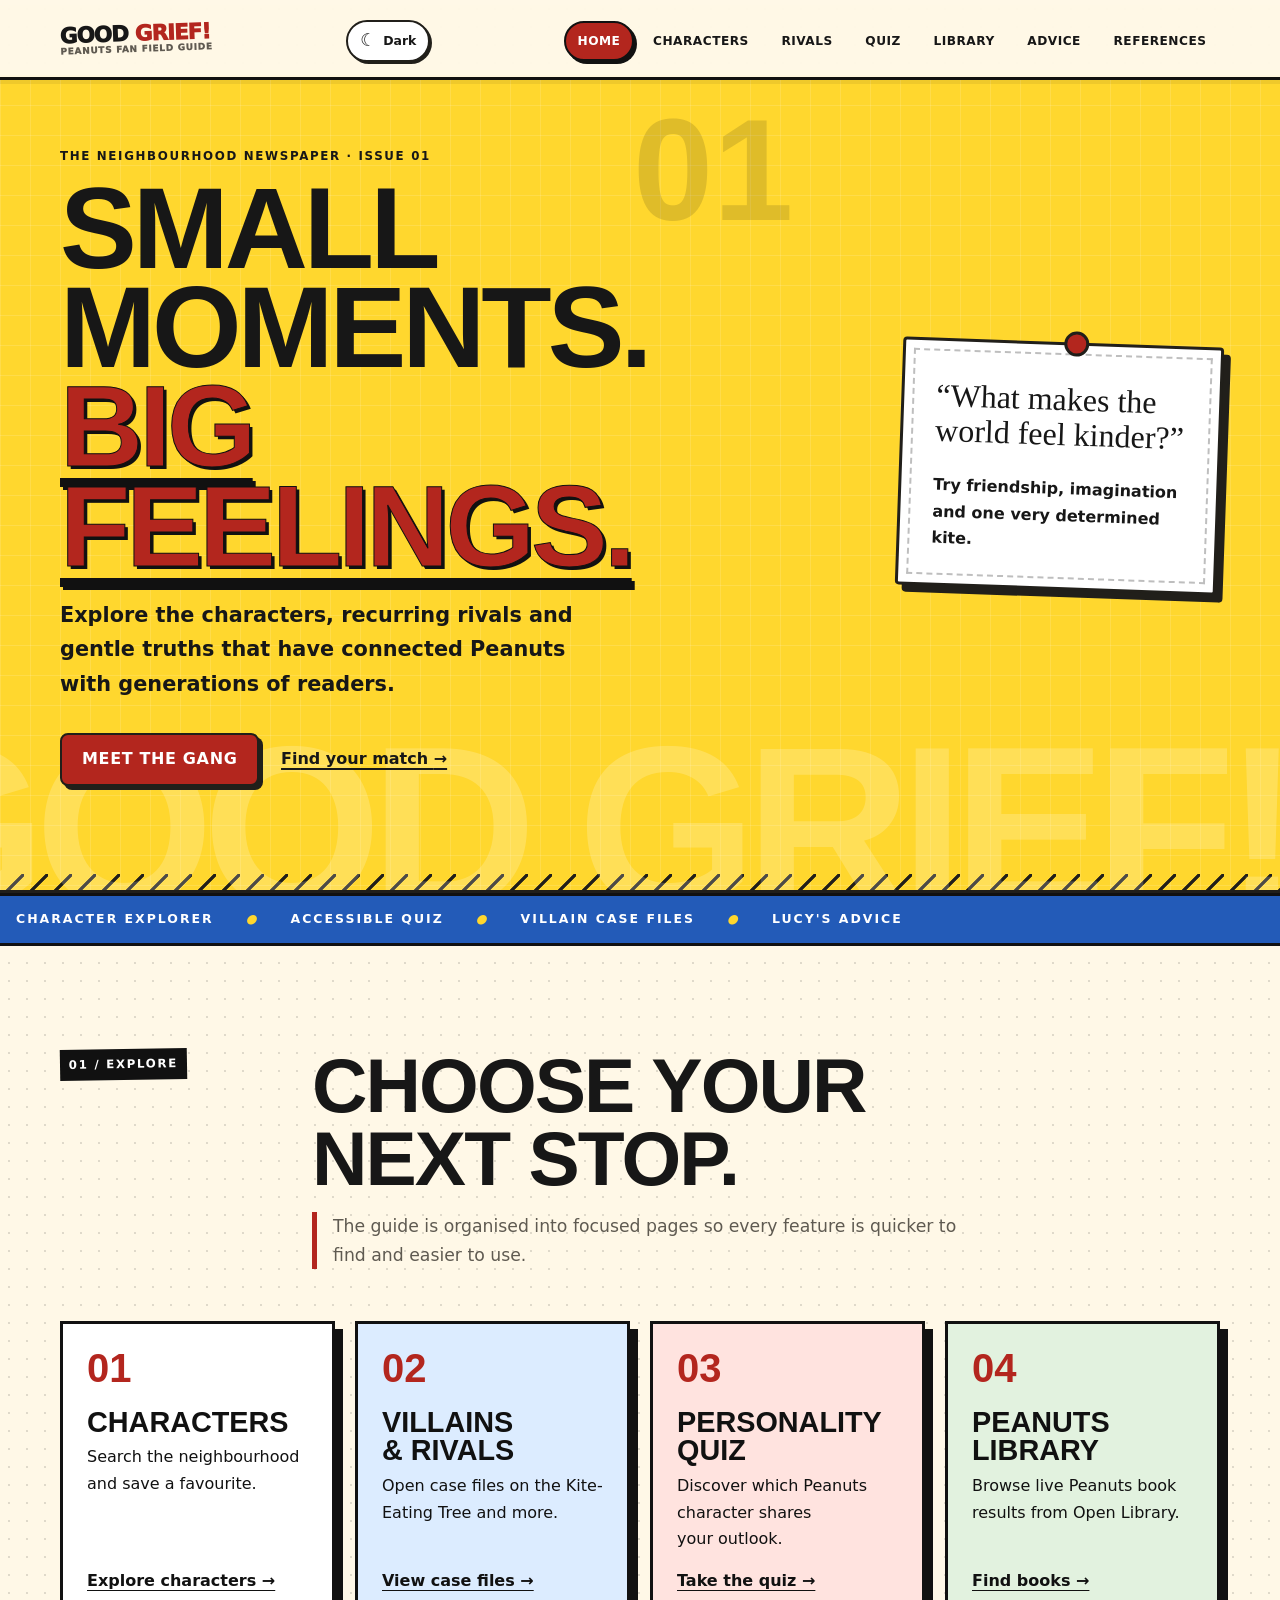
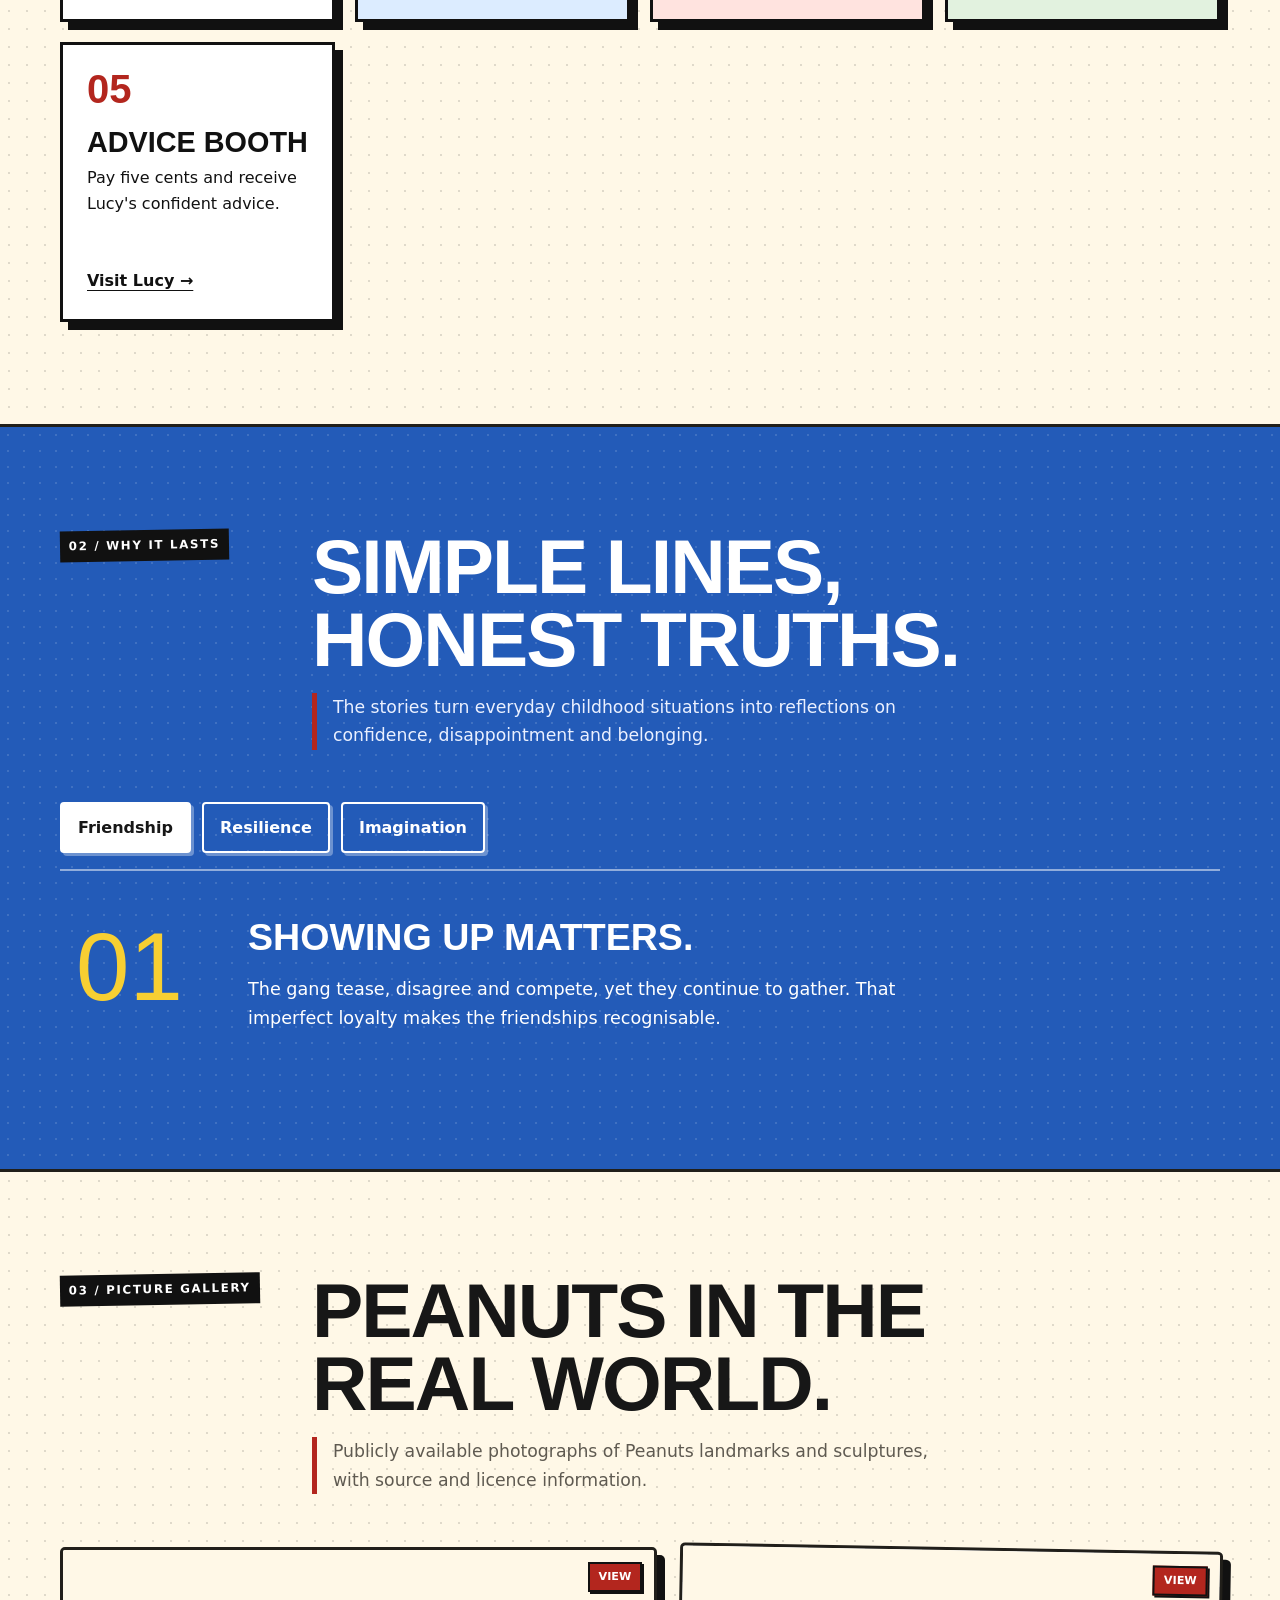
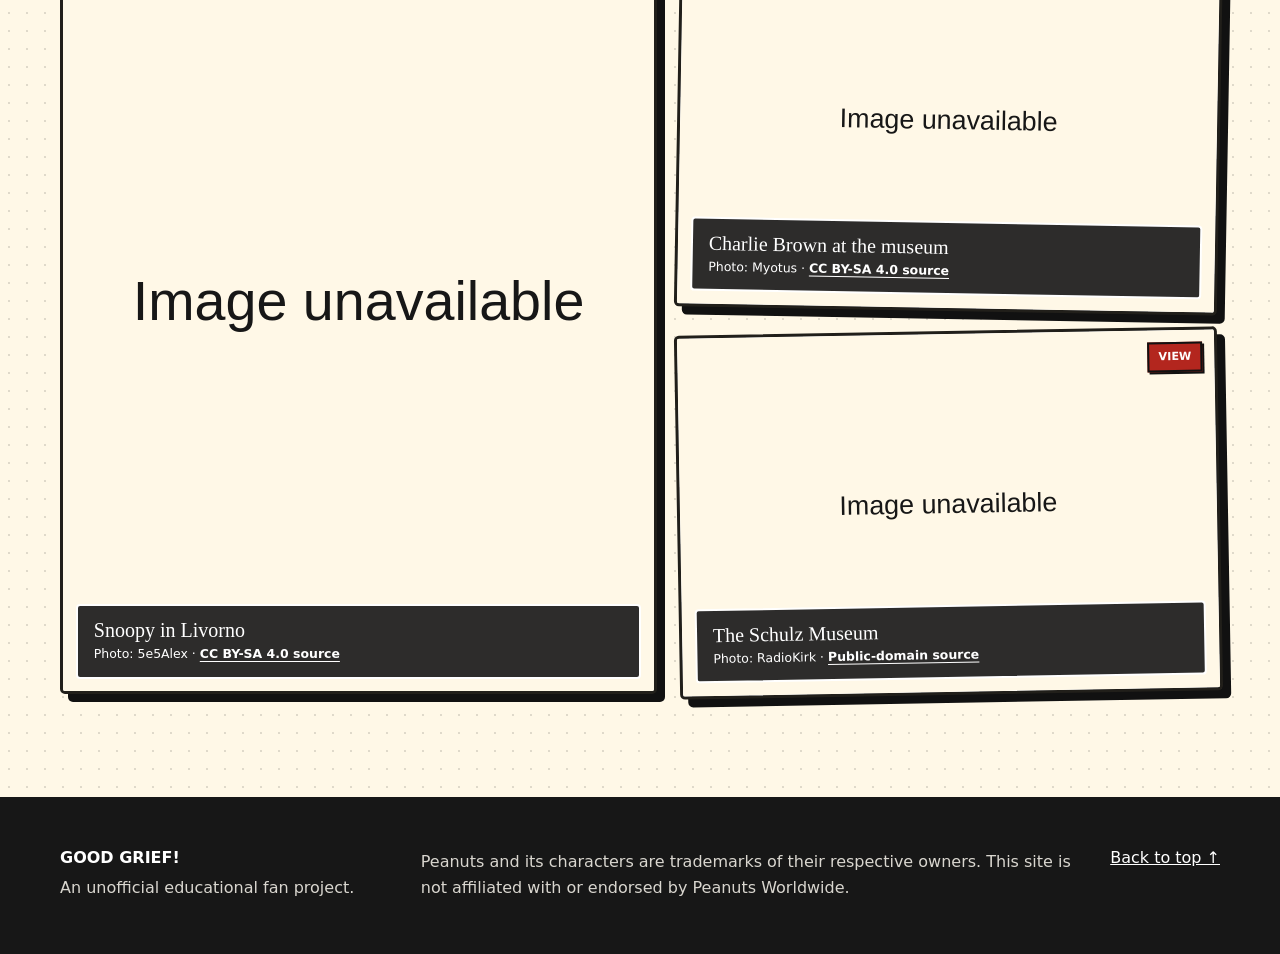
==== commit 316a27a0: "Add files via upload" ====
--- a/Good-Grief/index.html
+++ b/Good-Grief/index.html
@@ -1,6 +1,8 @@
 <!doctype html>
+<!-- FILE index.html — Landing page: feature links, editorial tabs and photographic gallery. Shared styles.css controls presentation; deferred script.js enhances the static HTML. -->
 <html lang="en">
-  <head>
+  <!-- Metadata, page title and shared dependencies. Deferred scripts execute after HTML parsing, in document order. -->
+<head>
     <meta charset="utf-8" />
     <meta content="width=device-width,initial-scale=1" name="viewport" />
     <meta
@@ -23,15 +25,37 @@
   <body data-page="index">
     <a class="skip-link" href="#main">Skip to main content</a>
     <div aria-hidden="true" class="reading-progress" id="readingProgress"></div>
-    <header class="site-header" id="top"></header>
-    <noscript>
+    <!-- Shared navigation is present in HTML so links work without JavaScript. Keep link labels consistent and aria-current on this page only. -->
+<header class="site-header" id="top">
+      <div class="shell nav-shell">
+      <a class="brand" href="index.html" aria-label="Good Grief home">
+        <span>GOOD</span><span>GRIEF!</span><small>Peanuts fan field guide</small>
+      </a>
+      <button class="menu-button" id="menuButton" type="button"
+        aria-expanded="false" aria-controls="primaryNav">Menu <span aria-hidden="true">☰</span></button>
+      <button class="theme-toggle" id="themeToggle" type="button" aria-pressed="false" aria-label="Switch to dark mode"><span class="theme-toggle-icon" aria-hidden="true">☾</span><span class="theme-toggle-text">Dark</span></button>
+      <nav id="primaryNav" class="primary-nav" aria-label="Main navigation">
+        <a href="index.html" aria-current="page">Home</a>
+        <a href="characters.html">Characters</a>
+        <a href="villains.html">Rivals</a>
+        <a href="quiz.html">Quiz</a>
+        <a href="books.html">Library</a>
+        <a href="advice.html">Advice</a>
+        <a href="references.html">References</a>
+      </nav>
+    </div></header>
+<p class="connection-status shell" id="connectionStatus" role="status" hidden></p>
+    <!-- Fallback guidance when scripting is disabled; interactive features depend on script.js. -->
+<noscript>
       <p class="shell">
-        Enable JavaScript to use the shared navigation and interactive features.
+        Navigation works without JavaScript. Enable JavaScript for quizzes, filters and other interactive features.
         <a href="index.html">Return home</a>.
       </p></noscript
     >
-    <main id="main" tabindex="-1">
-      <section aria-labelledby="heroTitle" class="hero">
+    <!-- Primary content and skip-link destination. tabindex=-1 allows programmatic focus without adding a normal Tab stop. -->
+<main id="main" tabindex="-1">
+      <!-- Content section (heroTitle): headings and landmark labels describe this region to readers and assistive technology. -->
+<section aria-labelledby="heroTitle" class="hero">
         <div class="shell hero-grid">
           <div class="hero-copy">
             <p class="eyebrow">The neighbourhood newspaper · Issue 01</p>
@@ -57,14 +81,16 @@
         </div>
         <div aria-hidden="true" class="zigzag"></div>
       </section>
-      <section aria-label="Site highlights" class="ticker">
+      <!-- Content section (Site highlights): headings and landmark labels describe this region to readers and assistive technology. -->
+<section aria-label="Site highlights" class="ticker">
         <div class="ticker-track">
           <span>CHARACTER EXPLORER</span><i>●</i><span>ACCESSIBLE QUIZ</span
           ><i>●</i><span>VILLAIN CASE FILES</span><i>●</i
           ><span>LUCY'S ADVICE</span>
         </div>
       </section>
-      <section aria-labelledby="exploreTitle" class="section shell guide-links">
+      <!-- Content section (exploreTitle): headings and landmark labels describe this region to readers and assistive technology. -->
+<section aria-labelledby="exploreTitle" class="section shell guide-links">
         <div class="section-heading">
           <p class="eyebrow">01 / Explore</p>
           <div>
@@ -104,7 +130,8 @@
           >
         </div>
       </section>
-      <section
+      <!-- Content section (themesTitle): headings and landmark labels describe this region to readers and assistive technology. -->
+<section
         aria-labelledby="themesTitle"
         class="section themes-section"
         id="themes"
@@ -166,7 +193,8 @@
           </div>
         </div>
       </section>
-      <section
+      <!-- Content section (galleryTitle): headings and landmark labels describe this region to readers and assistive technology. -->
+<section
         aria-labelledby="galleryTitle"
         class="section shell gallery-section"
         id="gallery"
@@ -260,7 +288,8 @@
         </div>
       </section>
     </main>
-    <footer>
+    <!-- Shared footer and project attribution; maintain source and ownership notices. -->
+<footer>
       <div class="shell footer-grid">
         <div>
           <strong>GOOD GRIEF!</strong>
--- a/Good-Grief/styles.css
+++ b/Good-Grief/styles.css
@@ -1,14 +1,16 @@
+/* FILE styles.css — Shared presentation for all seven pages. Read base selectors first, then theme/state overrides and min-width layout enhancements. JavaScript changes attributes/classes; CSS maps them to visual states. */
 /* Good Grief — mobile-first stylesheet.
    Base rules define phone layouts. Min-width queries progressively add columns.
    Each selector has one definition per context; theme and state rules stay explicit.
 */
 
+/* Shared colour, border and shadow tokens. Theme overrides should update paired foreground/background colours together. */
 :root {
   --paper: #fffaf0;
   --ink: #171717;
   --muted: #5f5a51;
   --yellow: #f7cf32;
-  --red: #e54b3f;
+  --red: #b3261e;
   --blue: #4b78c2;
   --focus: var(--blue);
   --green: #2f795c;
@@ -19,7 +21,7 @@
   color-scheme: light;
   --cream: #fff8e7;
   --comic-yellow: #ffd72e;
-  --comic-red: #ef4135;
+  --comic-red: #b3261e;
   --comic-blue: #235bb8;
   --comic-ink: #111;
   --comic-white: #fff;
@@ -28,6 +30,7 @@
   --panel-shadow: 8px 8px 0 var(--comic-ink);
 }
 
+/* Include padding and borders in declared dimensions to simplify responsive sizing. */
 * {
   box-sizing: border-box;
 }
@@ -61,6 +64,7 @@
   z-index: 20;
 }
 
+/* Constrain readable desktop width while keeping side gutters on small screens. */
 .shell {
   width: min(1160px, calc(100% - 2rem));
   margin-inline: auto;
@@ -83,11 +87,13 @@
   font: inherit;
 }
 
+/* Global image baseline limits width to the container. Component rules below control cropping, aspect ratio and fit. */
 img {
   max-width: 100%;
   display: block;
 }
 
+/* Keep the skip link visually off-screen until keyboard focus; it remains available in navigation order. */
 .skip-link {
   position: fixed;
   left: 1rem;
@@ -102,28 +108,13 @@
   top: 1rem;
 }
 
-a:focus-visible {
-  outline: 4px solid var(--blue);
-  outline-offset: 4px;
-}
-
-button:focus-visible {
-  outline: 4px solid var(--blue);
-  outline-offset: 4px;
-}
-
-input:focus-visible {
-  outline: 4px solid var(--blue);
-  outline-offset: 4px;
-}
-
-select:focus-visible {
-  outline: 4px solid var(--blue);
-  outline-offset: 4px;
-}
-
+a:focus-visible,
+button:focus-visible,
+input:focus-visible,
+select:focus-visible,
 [tabindex]:focus-visible {
-  outline: 4px solid var(--blue);
+  outline: 3px solid #111 !important;
+  box-shadow: 0 0 0 7px #fff !important;
   outline-offset: 4px;
 }
 
@@ -132,10 +123,11 @@
   position: fixed;
   inset: 0 auto auto 0;
   width: 0;
-  background: var(--red);
+  background: #b3261e;
   z-index: 60;
 }
 
+/* Shared header layout and stacking. The menu and theme controls are enhanced by script.js. */
 .site-header {
   position: sticky;
   z-index: 50;
@@ -306,7 +298,7 @@
   min-height: 48px;
   border: 2px solid var(--line);
   padding: 0.7rem 1.25rem;
-  background: var(--red);
+  background: #b3261e;
   color: #fff;
   text-decoration: none;
   font-weight: 900;
@@ -376,7 +368,7 @@
   width: 25px;
   height: 25px;
   border: 3px solid var(--line);
-  background: var(--red);
+  background: #b3261e;
   border-radius: 50%;
 }
 
@@ -475,6 +467,7 @@
   padding: 1.5rem;
 }
 
+/* Theme controls and theme-related presentation. */
 .themes-section {
   color: #fff;
   border-block: 3px solid var(--line);
@@ -954,6 +947,7 @@
 }
 
 html[data-theme='dark'] {
+  --red: #ffb9b2;
   color-scheme: dark;
   --paper: #171717;
   --ink: #f7f1e5;
@@ -2507,7 +2501,81 @@
   border: 0;
 }
 
+/* Accessible catalogue search, secondary source and book details. */
+.library-sort {
+  max-width: 24rem;
+  margin-block: 1rem;
+}
+.author-context {
+  margin-top: 2rem;
+  padding: 1.5rem;
+  border: 2px solid var(--line);
+  background: var(--card);
+  color: var(--ink);
+}
+/* Catalogue cards, cover imagery and book-detail presentation. */
+.book-dialog {
+  width: min(42rem, calc(100% - 2rem));
+  max-height: 85dvh;
+  overflow: auto;
+  padding: 1.5rem;
+  background: var(--card);
+  color: var(--ink);
+  border: 3px solid var(--line);
+}
+.book-dialog::backdrop {
+  background: rgb(0 0 0 / 75%);
+}
+#bookDescription {
+  white-space: pre-line;
+  overflow-wrap: anywhere;
+}
+#bookSearchForm {
+  grid-template-columns: 1fr;
+}
+#bookSearchForm button {
+  align-self: end;
+}
+#searchHint {
+  margin: 0;
+  font-size: 0.9rem;
+}
+[aria-invalid='true'] {
+  outline: 3px solid #b32118;
+  outline-offset: 3px;
+}
+
+html[data-theme='dark'] .form-error {
+  color: #ffb9b2;
+}
+html[data-theme='dark'] [aria-invalid='true'] {
+  outline-color: #ffb9b2;
+}
+html[data-theme='dark'] #bookSearchForm {
+  color: #fff;
+}
+
+/* Keep prose readable when zoomed or when source text contains long words. */
+.author-context p,
+.book-card h3 {
+  overflow-wrap: anywhere;
+}
+.dialog-close,
+.jq-lightbox-close {
+  min-width: 44px;
+  min-height: 44px;
+}
+
+/* Navigation remains available before JavaScript enhancement. */
+html:not(.js) .nav-shell { flex-wrap: wrap; }
+html:not(.js) .primary-nav { display: flex; flex-wrap: wrap; width: 100%; }
+html:not(.js) .theme-toggle { display: none; }
+.connection-status { padding: 1rem; border: 2px solid currentColor; background: var(--card); color: var(--ink); }
+.form-error { color: #b32118; }
+.library-sort select { color: var(--ink); background: var(--card); border: 2px solid var(--line); padding: .6rem; }
+
 /* Layout enhancements from 521px. */
+/* Progressive enhancement at 521px: override only the component layouts needing more horizontal space; smaller screens retain base rules. */
 @media (min-width: 521px) {
   .theme-toggle-text {
     position: static;
@@ -2525,6 +2593,7 @@
 }
 
 /* Layout enhancements from 651px. */
+/* Progressive enhancement at 651px: override only the component layouts needing more horizontal space; smaller screens retain base rules. */
 @media (min-width: 651px) {
   .hero-grid {
     min-height: 520px;
@@ -2626,9 +2695,14 @@
   :where(body[data-page='quiz']) .quiz-card {
     box-shadow: 10px 10px 0 var(--comic-red);
   }
+
+  #bookSearchForm {
+    grid-template-columns: minmax(0, 1fr) auto;
+  }
 }
 
 /* Layout enhancements from 701px. */
+/* Progressive enhancement at 701px: override only the component layouts needing more horizontal space; smaller screens retain base rules. */
 @media (min-width: 701px) {
   .photo-grid {
     grid-template-columns: 1.1fr 1fr;
@@ -2649,6 +2723,7 @@
 }
 
 /* Layout enhancements from 721px. */
+/* Progressive enhancement at 721px: override only the component layouts needing more horizontal space; smaller screens retain base rules. */
 @media (min-width: 721px) {
   .breadcrumbs {
     padding: 1.25rem 0;
@@ -2668,6 +2743,7 @@
 }
 
 /* Layout enhancements from 901px. */
+/* Progressive enhancement at 901px: override only the component layouts needing more horizontal space; smaller screens retain base rules. */
 @media (min-width: 901px) {
   .hero-grid {
     grid-template-columns: 1fr 0.55fr;
@@ -2703,6 +2779,7 @@
 }
 
 /* Layout enhancements from 1001px. */
+/* Progressive enhancement at 1001px: override only the component layouts needing more horizontal space; smaller screens retain base rules. */
 @media (min-width: 1001px) {
   .hero-grid {
     grid-template-columns: minmax(0, 1.4fr) minmax(250px, 0.6fr);
@@ -2749,36 +2826,7 @@
   }
 }
 
-@media (prefers-reduced-motion: reduce) {
-  html {
-    scroll-behavior: auto;
-  }
-
-  *,
-  *::before,
-  *::after {
-    transition: none !important;
-    animation: none !important;
-  }
-}
-
-@media (prefers-reduced-motion: reduce) {
-  .photo-card img {
-    transition: none;
-  }
-}
-
-@media (prefers-reduced-motion: reduce) {
-  .jq-reveal {
-    opacity: 1;
-    transform: none;
-  }
-
-  .jq-reveal.jq-visible {
-    transition: none;
-  }
-}
-
+/* Optional balanced wrapping enhancement; unsupported browsers retain ordinary wrapping. */
 @supports (text-wrap: balance) {
   h1,
   h2,
@@ -2791,9 +2839,14 @@
   }
 }
 
+/* Respond to the user contrast preference with stronger visual boundaries. */
 @media (prefers-contrast: more) {
   :root {
     --muted: #3d3933;
+  }
+
+  html[data-theme='dark'] {
+    --muted: #eee8dc;
   }
 
   a,
@@ -2805,81 +2858,34 @@
   }
 }
 
+/* Preserve the specific focus treatment for text areas and dialog buttons. */
+textarea:focus-visible,
+dialog button:focus-visible {
+  outline: 3px solid #111 !important;
+  box-shadow: 0 0 0 7px #fff !important;
+  outline-offset: 4px;
+}
+
+/* Respect reduced motion across all components. */
+/* Remove nonessential animation/transition effects for users requesting reduced motion. */
 @media (prefers-reduced-motion: reduce) {
+  html {
+    scroll-behavior: auto;
+  }
+
+  *,
+  *::before,
+  *::after {
+    transition: none !important;
+    animation: none !important;
+  }
+
+  .jq-reveal {
+    opacity: 1;
+    transform: none;
+  }
+
   :where(body[data-page='quiz']) .quiz-step label:hover {
     transform: none;
   }
 }
-
-/* Accessible catalogue search, secondary source and book details. */
-.library-sort {
-  max-width: 24rem;
-  margin-block: 1rem;
-}
-.author-context {
-  margin-top: 2rem;
-  padding: 1.5rem;
-  border: 2px solid var(--line);
-  background: var(--card);
-  color: var(--ink);
-}
-.book-dialog {
-  width: min(42rem, calc(100% - 2rem));
-  max-height: 85dvh;
-  overflow: auto;
-  padding: 1.5rem;
-  background: var(--card);
-  color: var(--ink);
-  border: 3px solid var(--line);
-}
-.book-dialog::backdrop {
-  background: rgb(0 0 0 / 75%);
-}
-#bookDescription {
-  white-space: pre-line;
-  overflow-wrap: anywhere;
-}
-#bookSearchForm {
-  grid-template-columns: 1fr;
-}
-#bookSearchForm button {
-  align-self: end;
-}
-#searchHint {
-  margin: 0;
-  font-size: 0.9rem;
-}
-[aria-invalid='true'] {
-  outline: 3px solid #b32118;
-  outline-offset: 3px;
-}
-textarea:focus-visible,
-dialog button:focus-visible {
-  outline: 4px solid var(--blue);
-  outline-offset: 4px;
-}
-html[data-theme='dark'] .form-error {
-  color: #ffb9b2;
-}
-html[data-theme='dark'] [aria-invalid='true'] {
-  outline-color: #ffb9b2;
-}
-html[data-theme='dark'] #bookSearchForm {
-  color: #fff;
-}
-@media (min-width: 651px) {
-  #bookSearchForm {
-    grid-template-columns: minmax(0, 1fr) auto;
-  }
-}
-
-/* Keep prose readable when zoomed or when source text contains long words. */
-.author-context p,
-.book-card h3 {
-  overflow-wrap: anywhere;
-}
-.dialog-close,
-.jq-lightbox-close {
-  min-width: 44px;
-  min-height: 44px;
-}
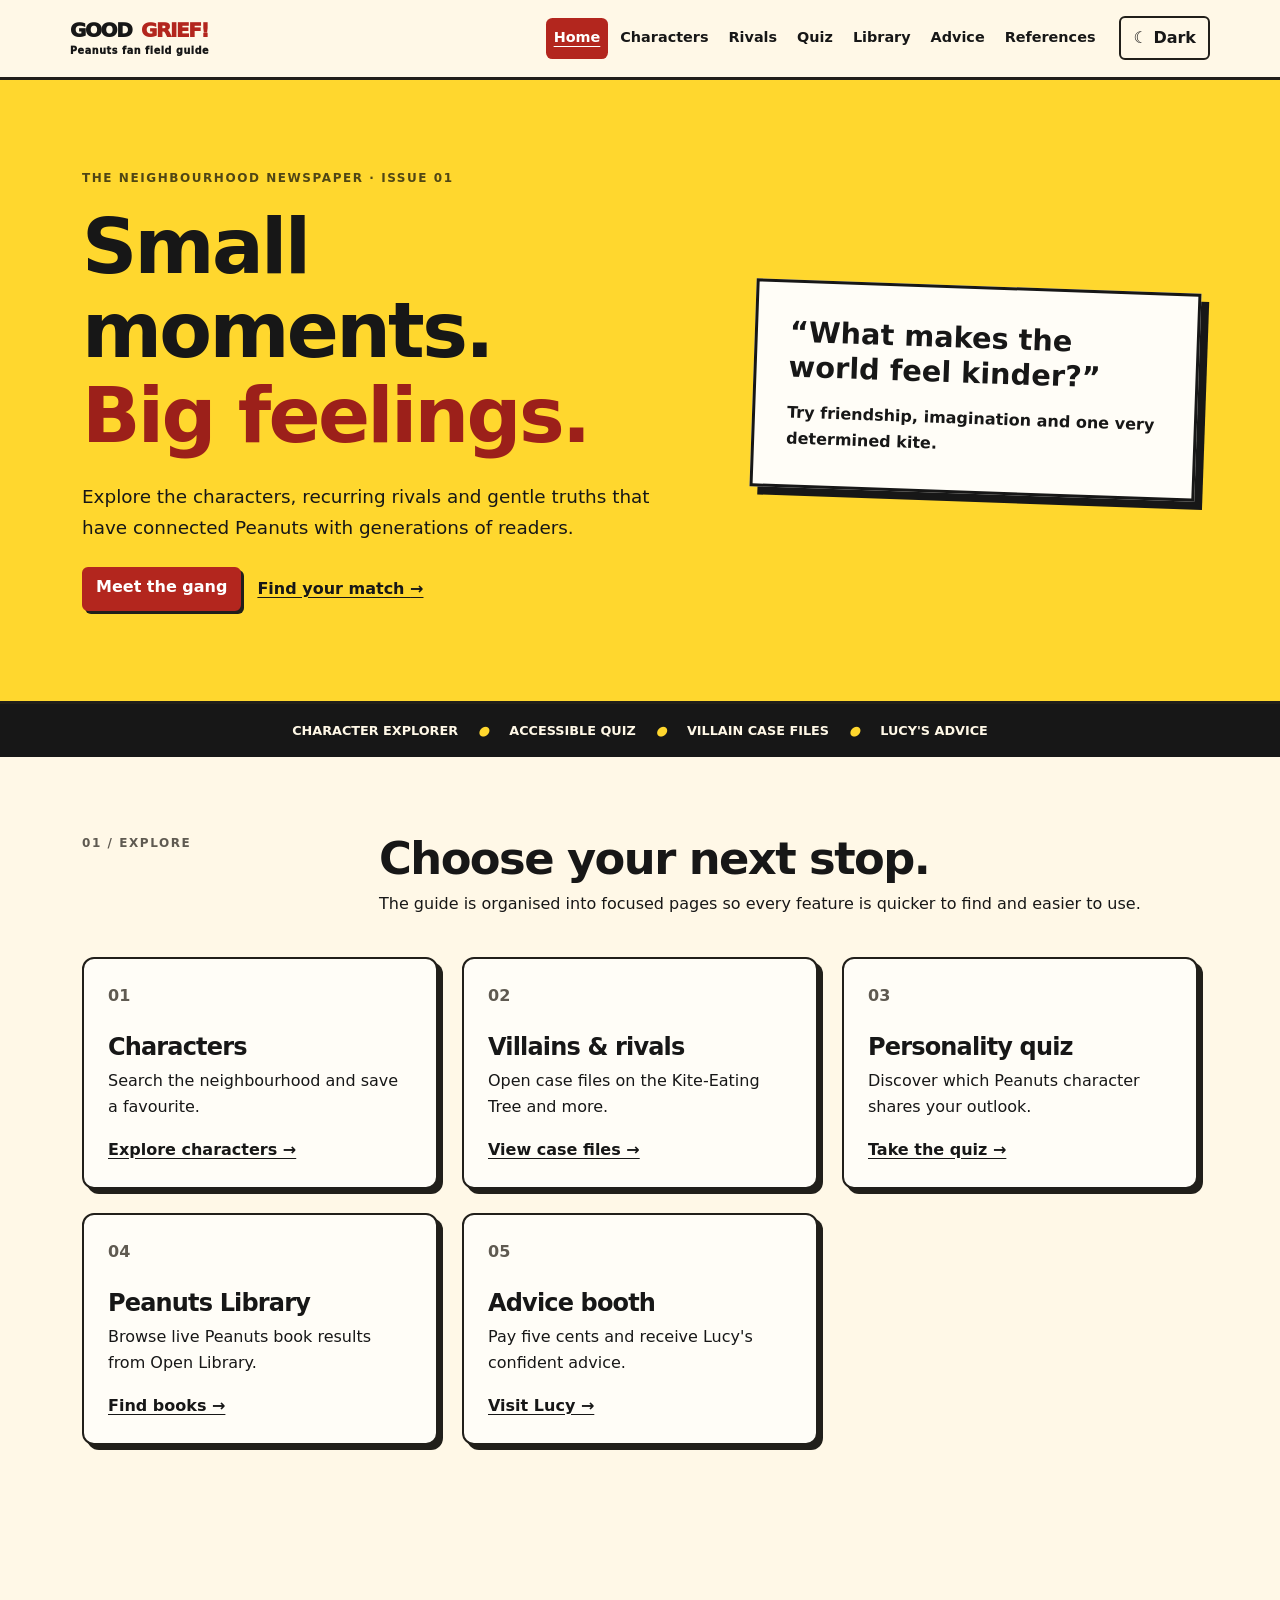
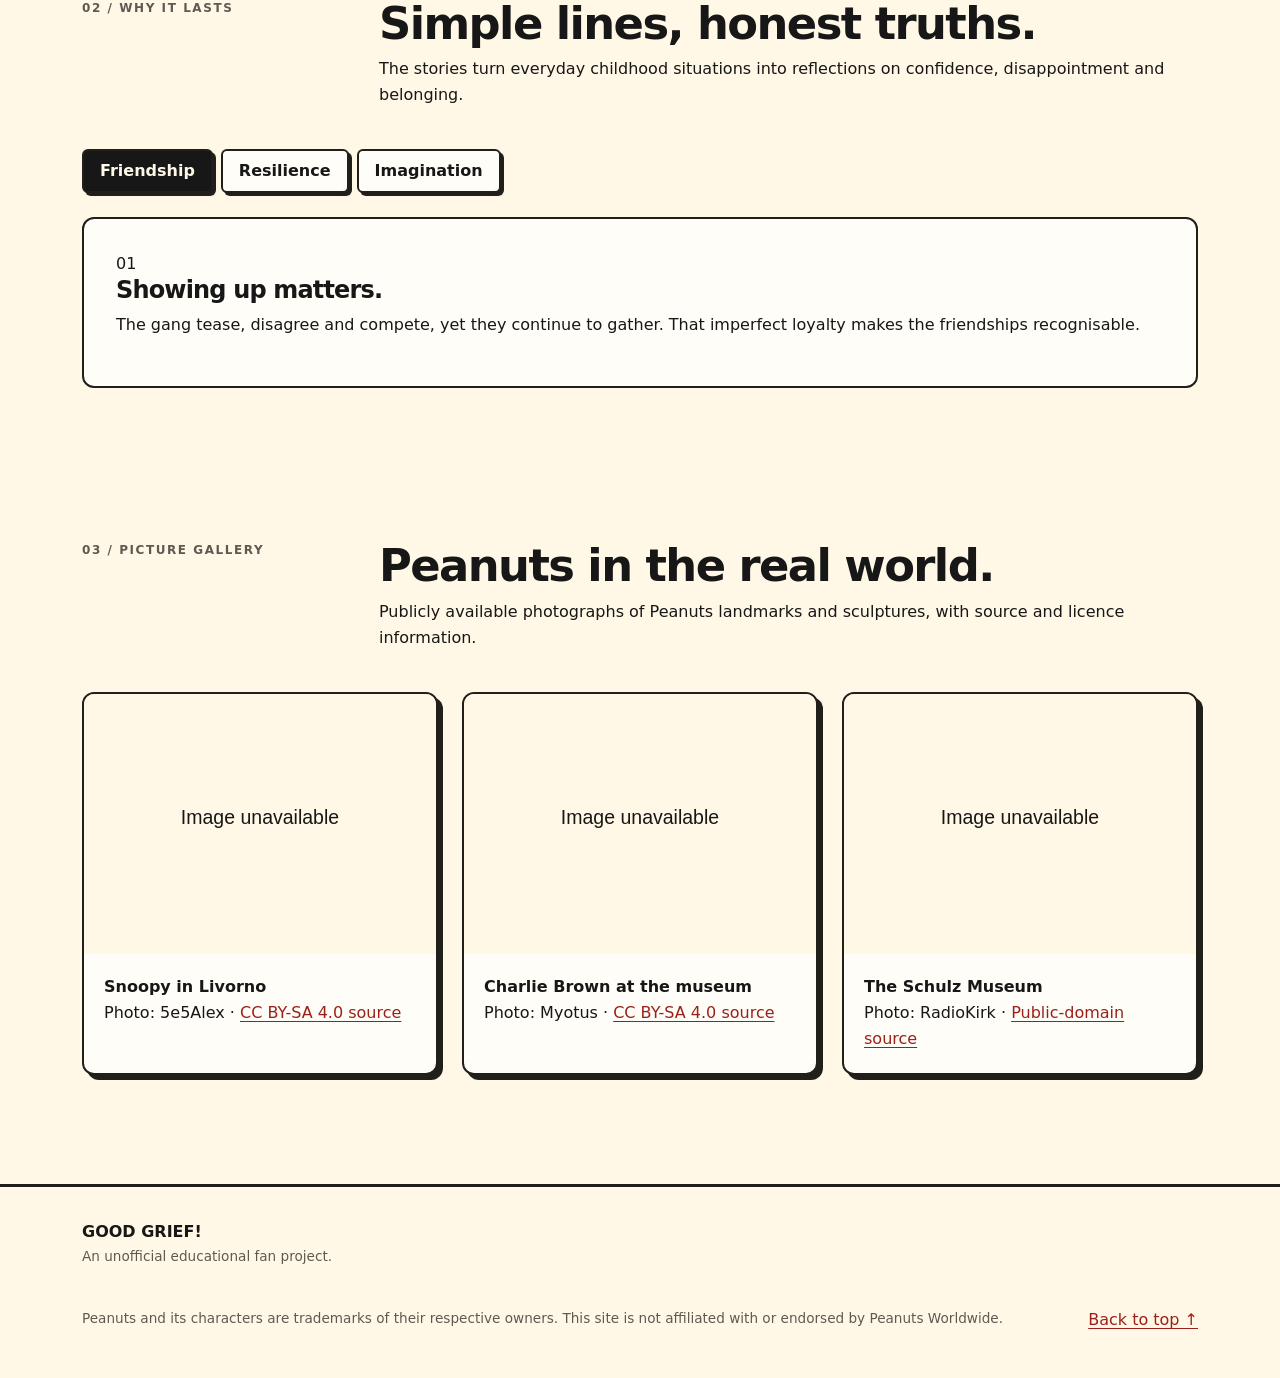
==== commit 445b1c73: "Add files via upload" ====
--- a/Good-Grief/index.html
+++ b/Good-Grief/index.html
@@ -1,306 +1,418 @@
-<!doctype html>
-<!-- FILE index.html — Landing page: feature links, editorial tabs and photographic gallery. Shared styles.css controls presentation; deferred script.js enhances the static HTML. -->
+<!DOCTYPE html>
+<!--
+ FILE: index.html
+ PURPOSE: Landing page: introduces the fan guide and links to its main features.
+ STRUCTURE: Semantic HTML supplies content and navigation; bootstrap.min.css contains the vendor framework; styles.css contains original layouts and theme.
+ app.js supplies the shared libraries and feature initializers, which guard against missing page-specific elements.
+ Keep IDs referenced by JavaScript and aria-controls/aria-labelledby in sync when editing.
+ This file is static and can be hosted on GitHub Pages; no Python or server application is needed.
+-->
 <html lang="en">
-  <!-- Metadata, page title and shared dependencies. Deferred scripts execute after HTML parsing, in document order. -->
-<head>
-    <meta charset="utf-8" />
-    <meta content="width=device-width,initial-scale=1" name="viewport" />
-    <meta
-      content="An accessible interactive fan guide celebrating the characters, themes and enduring appeal of Peanuts."
-      name="description"
-    />
-    <meta content="#f7cf32" name="theme-color" />
-    <title>Good Grief! | Peanuts Fan Guide</title>
-    <link href="https://code.jquery.com" rel="preconnect" />
-    <meta content="Good Grief!" name="application-name" />
-    <link href="styles.css" rel="stylesheet" />
-    <script
-      crossorigin="anonymous"
-      defer=""
-      integrity="sha256-/JqT3SQfawRcv/BIHPThkBvs0OEvtFFmqPF/lYI/Cxo="
-      src="https://code.jquery.com/jquery-3.7.1.min.js"
-    ></script>
-    <script defer="" src="script.js"></script>
-  </head>
-  <body data-page="index">
-    <a class="skip-link" href="#main">Skip to main content</a>
-    <div aria-hidden="true" class="reading-progress" id="readingProgress"></div>
-    <!-- Shared navigation is present in HTML so links work without JavaScript. Keep link labels consistent and aria-current on this page only. -->
-<header class="site-header" id="top">
-      <div class="shell nav-shell">
-      <a class="brand" href="index.html" aria-label="Good Grief home">
-        <span>GOOD</span><span>GRIEF!</span><small>Peanuts fan field guide</small>
-      </a>
-      <button class="menu-button" id="menuButton" type="button"
-        aria-expanded="false" aria-controls="primaryNav">Menu <span aria-hidden="true">☰</span></button>
-      <button class="theme-toggle" id="themeToggle" type="button" aria-pressed="false" aria-label="Switch to dark mode"><span class="theme-toggle-icon" aria-hidden="true">☾</span><span class="theme-toggle-text">Dark</span></button>
-      <nav id="primaryNav" class="primary-nav" aria-label="Main navigation">
-        <a href="index.html" aria-current="page">Home</a>
-        <a href="characters.html">Characters</a>
-        <a href="villains.html">Rivals</a>
-        <a href="quiz.html">Quiz</a>
-        <a href="books.html">Library</a>
-        <a href="advice.html">Advice</a>
-        <a href="references.html">References</a>
-      </nav>
-    </div></header>
-<p class="connection-status shell" id="connectionStatus" role="status" hidden></p>
-    <!-- Fallback guidance when scripting is disabled; interactive features depend on script.js. -->
-<noscript>
-      <p class="shell">
-        Navigation works without JavaScript. Enable JavaScript for quizzes, filters and other interactive features.
-        <a href="index.html">Return home</a>.
-      </p></noscript
-    >
-    <!-- Primary content and skip-link destination. tabindex=-1 allows programmatic focus without adding a normal Tab stop. -->
-<main id="main" tabindex="-1">
-      <!-- Content section (heroTitle): headings and landmark labels describe this region to readers and assistive technology. -->
-<section aria-labelledby="heroTitle" class="hero">
-        <div class="shell hero-grid">
-          <div class="hero-copy">
-            <p class="eyebrow">The neighbourhood newspaper · Issue 01</p>
-            <h1 id="heroTitle">Small moments.<br /><em>Big feelings.</em></h1>
-            <p class="hero-intro">
-              Explore the characters, recurring rivals and gentle truths that
+ <!-- Document metadata and shared assets. The deferred script runs after HTML parsing so feature controls exist before initialization. -->
+ <head>
+  <meta charset="utf-8"/>
+  <meta content="width=device-width,initial-scale=1" name="viewport"/>
+  <meta content="An accessible interactive fan guide celebrating the characters, themes and enduring appeal of Peanuts." name="description"/>
+  <meta content="#f7cf32" name="theme-color"/>
+  <title>
+   Good Grief! | Peanuts Fan Guide
+  </title>
+  <link href="https://code.jquery.com" rel="preconnect"/>
+  <meta content="Good Grief!" name="application-name"/>
+  <!-- Third-party Bootstrap components; original styles load second. -->
+  <link href="bootstrap.min.css" rel="stylesheet"/>
+  <link href="styles.css" rel="stylesheet"/>
+  <script defer="" src="app.js">
+  </script>
+ </head>
+ <body data-page="index">
+  <a class="skip-link" href="#main">
+   Skip to main content
+  </a>
+  <div aria-hidden="true" class="reading-progress" id="readingProgress">
+  </div>
+  <!-- Shared navigation is written into the HTML, so every destination remains available without JavaScript. Bootstrap progressively enhances the mobile collapse control. -->
+  <header class="site-header" id="top" tabindex="-1">
+   <div class="shell nav-shell container navbar navbar-expand-xl gap-3 py-3">
+    <a aria-label="Good Grief home" class="brand navbar-brand" href="index.html">
+     <span>
+      GOOD
+     </span>
+     <span>
+      GRIEF!
+     </span>
+     <small>
+      Peanuts fan field guide
+     </small>
+    </a>
+    <button aria-controls="primaryNav" aria-expanded="false" aria-label="Toggle navigation" class="navbar-toggler" data-bs-target="#primaryNav" data-bs-toggle="collapse" id="menuButton" type="button">
+     <span class="navbar-toggler-icon">
+     </span>
+    </button>
+    <button aria-label="Switch to dark mode" aria-pressed="false" class="theme-toggle btn btn-outline-secondary ms-auto order-xl-last" id="themeToggle" type="button">
+     <span aria-hidden="true" class="theme-toggle-icon">
+      ☾
+     </span>
+     <span class="theme-toggle-text">
+      Dark
+     </span>
+    </button>
+    <nav aria-label="Main navigation" class="collapse navbar-collapse" id="primaryNav">
+     <div class="navbar-nav ms-auto gap-1">
+      <a aria-current="page" class="nav-link active" href="index.html">
+       Home
+      </a>
+      <a class="nav-link" href="characters.html">
+       Characters
+      </a>
+      <a class="nav-link" href="villains.html">
+       Rivals
+      </a>
+      <a class="nav-link" href="quiz.html">
+       Quiz
+      </a>
+      <a class="nav-link" href="books.html">
+       Library
+      </a>
+      <a class="nav-link" href="advice.html">
+       Advice
+      </a>
+      <a class="nav-link" href="references.html">
+       References
+      </a>
+     </div>
+    </nav>
+   </div>
+  </header>
+  <p class="connection-status shell container alert alert-warning my-3" hidden="" id="connectionStatus" role="status">
+  </p>
+  <noscript>
+   <p class="shell container">
+    Navigation works without JavaScript. Enable JavaScript for quizzes, filters and other interactive features.
+    <a href="index.html">
+     Return home
+    </a>
+    .
+   </p>
+  </noscript>
+  <!-- Main content landmark. The skip link targets this region to bypass repeated navigation. -->
+  <main id="main" tabindex="-1">
+   <!-- CONTENT SECTION: Small moments. Big feelings.. Original CSS Grid rules control content layout; semantic headings provide the document outline. -->
+   <section aria-labelledby="heroTitle" class="hero">
+    <div class="shell hero-grid container">
+     <div class="align-items-center hero-layout">
+      <div>
+       <div class="hero-copy">
+        <p class="eyebrow">
+         The neighbourhood newspaper · Issue 01
+        </p>
+        <h1 id="heroTitle">
+         Small moments.
+         <br/>
+         <em>
+          Big feelings.
+         </em>
+        </h1>
+        <p class="hero-intro">
+         Explore the characters, recurring rivals and gentle truths that
               have connected Peanuts with generations of readers.
-            </p>
-            <div class="hero-actions">
-              <a class="button" href="characters.html">Meet the gang</a
-              ><a class="text-link" href="quiz.html"
-                >Find your match <span aria-hidden="true">→</span></a
-              >
-            </div>
-          </div>
-          <div aria-label="Thought for today" class="hero-note">
-            <span aria-hidden="true" class="note-pin"></span>
-            <p>“What makes the world feel kinder?”</p>
-            <strong
-              >Try friendship, imagination and one very determined kite.</strong
-            >
-          </div>
+        </p>
+        <div class="hero-actions d-flex flex-wrap gap-3 align-items-center">
+         <a class="button btn btn-primary" href="characters.html">
+          Meet the gang
+         </a>
+         <a class="text-link" href="quiz.html">
+          Find your match
+          <span aria-hidden="true">
+           →
+          </span>
+         </a>
         </div>
-        <div aria-hidden="true" class="zigzag"></div>
-      </section>
-      <!-- Content section (Site highlights): headings and landmark labels describe this region to readers and assistive technology. -->
-<section aria-label="Site highlights" class="ticker">
-        <div class="ticker-track">
-          <span>CHARACTER EXPLORER</span><i>●</i><span>ACCESSIBLE QUIZ</span
-          ><i>●</i><span>VILLAIN CASE FILES</span><i>●</i
-          ><span>LUCY'S ADVICE</span>
-        </div>
-      </section>
-      <!-- Content section (exploreTitle): headings and landmark labels describe this region to readers and assistive technology. -->
-<section aria-labelledby="exploreTitle" class="section shell guide-links">
-        <div class="section-heading">
-          <p class="eyebrow">01 / Explore</p>
-          <div>
-            <h2 id="exploreTitle">Choose your next stop.</h2>
-            <p>
-              The guide is organised into focused pages so every feature is
+       </div>
+      </div>
+      <div>
+       <div aria-label="Thought for today" class="hero-note">
+        <span aria-hidden="true" class="note-pin">
+        </span>
+        <p>
+         “What makes the world feel kinder?”
+        </p>
+        <strong>
+         Try friendship, imagination and one very determined kite.
+        </strong>
+       </div>
+      </div>
+     </div>
+    </div>
+    <div aria-hidden="true" class="zigzag">
+    </div>
+   </section>
+   <!-- CONTENT SECTION: Site highlights. Original CSS Grid rules control content layout; semantic headings provide the document outline. -->
+   <section aria-label="Site highlights" class="ticker">
+    <div class="ticker-track">
+     <span>
+      CHARACTER EXPLORER
+     </span>
+     <i>
+      ●
+     </i>
+     <span>
+      ACCESSIBLE QUIZ
+     </span>
+     <i>
+      ●
+     </i>
+     <span>
+      VILLAIN CASE FILES
+     </span>
+     <i>
+      ●
+     </i>
+     <span>
+      LUCY'S ADVICE
+     </span>
+    </div>
+   </section>
+   <!-- CONTENT SECTION: Choose your next stop.. Original CSS Grid rules control content layout; semantic headings provide the document outline. -->
+   <section aria-labelledby="exploreTitle" class="section shell guide-links container">
+    <div class="section-heading align-items-start mb-4">
+     <p class="eyebrow">
+      01 / Explore
+     </p>
+     <div>
+      <h2 id="exploreTitle">
+       Choose your next stop.
+      </h2>
+      <p>
+       The guide is organised into focused pages so every feature is
               quicker to find and easier to use.
-            </p>
-          </div>
-        </div>
-        <div class="page-card-grid">
-          <a class="page-card" href="characters.html"
-            ><span>01</span>
-            <h3>Characters</h3>
-            <p>Search the neighbourhood and save a favourite.</p>
-            <strong>Explore characters →</strong></a
-          ><a class="page-card" href="villains.html"
-            ><span>02</span>
-            <h3>Villains &amp; rivals</h3>
-            <p>Open case files on the Kite-Eating Tree and more.</p>
-            <strong>View case files →</strong></a
-          ><a class="page-card" href="quiz.html"
-            ><span>03</span>
-            <h3>Personality quiz</h3>
-            <p>Discover which Peanuts character shares your outlook.</p>
-            <strong>Take the quiz →</strong></a
-          ><a class="page-card" href="books.html"
-            ><span>04</span>
-            <h3>Peanuts Library</h3>
-            <p>Browse live Peanuts book results from Open Library.</p>
-            <strong>Find books →</strong></a
-          ><a class="page-card" href="advice.html"
-            ><span>05</span>
-            <h3>Advice booth</h3>
-            <p>Pay five cents and receive Lucy's confident advice.</p>
-            <strong>Visit Lucy →</strong></a
-          >
-        </div>
-      </section>
-      <!-- Content section (themesTitle): headings and landmark labels describe this region to readers and assistive technology. -->
-<section
-        aria-labelledby="themesTitle"
-        class="section themes-section"
-        id="themes"
-      >
-        <div class="shell">
-          <div class="section-heading">
-            <p class="eyebrow">02 / Why it lasts</p>
-            <div>
-              <h2 id="themesTitle">Simple lines, honest truths.</h2>
-              <p>
-                The stories turn everyday childhood situations into reflections
+      </p>
+     </div>
+    </div>
+    <div class="page-card-grid content-grid">
+     <div class="grid-item">
+      <a class="page-card card h-100 card-body" href="characters.html">
+       <span>
+        01
+       </span>
+       <h3>
+        Characters
+       </h3>
+       <p>
+        Search the neighbourhood and save a favourite.
+       </p>
+       <strong>
+        Explore characters →
+       </strong>
+      </a>
+     </div>
+     <div class="grid-item">
+      <a class="page-card card h-100 card-body" href="villains.html">
+       <span>
+        02
+       </span>
+       <h3>
+        Villains &amp; rivals
+       </h3>
+       <p>
+        Open case files on the Kite-Eating Tree and more.
+       </p>
+       <strong>
+        View case files →
+       </strong>
+      </a>
+     </div>
+     <div class="grid-item">
+      <a class="page-card card h-100 card-body" href="quiz.html">
+       <span>
+        03
+       </span>
+       <h3>
+        Personality quiz
+       </h3>
+       <p>
+        Discover which Peanuts character shares your outlook.
+       </p>
+       <strong>
+        Take the quiz →
+       </strong>
+      </a>
+     </div>
+     <div class="grid-item">
+      <a class="page-card card h-100 card-body" href="books.html">
+       <span>
+        04
+       </span>
+       <h3>
+        Peanuts Library
+       </h3>
+       <p>
+        Browse live Peanuts book results from Open Library.
+       </p>
+       <strong>
+        Find books →
+       </strong>
+      </a>
+     </div>
+     <div class="grid-item">
+      <a class="page-card card h-100 card-body" href="advice.html">
+       <span>
+        05
+       </span>
+       <h3>
+        Advice booth
+       </h3>
+       <p>
+        Pay five cents and receive Lucy's confident advice.
+       </p>
+       <strong>
+        Visit Lucy →
+       </strong>
+      </a>
+     </div>
+    </div>
+   </section>
+   <!-- CONTENT SECTION: Simple lines, honest truths.. Original CSS Grid rules control content layout; semantic headings provide the document outline. -->
+   <section aria-labelledby="themesTitle" class="section themes-section" id="themes">
+    <div class="shell container">
+     <div class="section-heading align-items-start mb-4">
+      <p class="eyebrow">
+       02 / Why it lasts
+      </p>
+      <div>
+       <h2 id="themesTitle">
+        Simple lines, honest truths.
+       </h2>
+       <p>
+        The stories turn everyday childhood situations into reflections
                 on confidence, disappointment and belonging.
-              </p>
-            </div>
-          </div>
-          <div aria-label="Peanuts themes" class="theme-tabs" role="tablist">
-            <button
-              aria-controls="panel-friendship"
-              aria-selected="true"
-              id="tab-friendship"
-              role="tab"
-              tabindex="0"
-            >
-              Friendship</button
-            ><button
-              aria-controls="panel-friendship"
-              aria-selected="false"
-              id="tab-resilience"
-              role="tab"
-              tabindex="-1"
-            >
-              Resilience</button
-            ><button
-              aria-controls="panel-friendship"
-              aria-selected="false"
-              id="tab-imagination"
-              role="tab"
-              tabindex="-1"
-            >
-              Imagination
-            </button>
-          </div>
-          <div
-            aria-labelledby="tab-friendship"
-            class="theme-panel"
-            id="panel-friendship"
-            role="tabpanel"
-            tabindex="0"
-          >
-            <span class="panel-number">01</span>
-            <div>
-              <h3>Showing up matters.</h3>
-              <p>
-                The gang tease, disagree and compete, yet they continue to
+       </p>
+      </div>
+     </div>
+     <div aria-label="Peanuts themes" class="theme-tabs nav nav-pills gap-2 mb-4" role="tablist">
+      <button aria-controls="panel-friendship" aria-selected="true" class="btn btn-primary nav-link" id="tab-friendship" role="tab" tabindex="0">
+       Friendship
+      </button>
+      <button aria-controls="panel-friendship" aria-selected="false" class="btn btn-primary nav-link" id="tab-resilience" role="tab" tabindex="-1">
+       Resilience
+      </button>
+      <button aria-controls="panel-friendship" aria-selected="false" class="btn btn-primary nav-link" id="tab-imagination" role="tab" tabindex="-1">
+       Imagination
+      </button>
+     </div>
+     <div aria-labelledby="tab-friendship" class="theme-panel" id="panel-friendship" role="tabpanel" tabindex="0">
+      <span class="panel-number">
+       01
+      </span>
+      <div>
+       <h3>
+        Showing up matters.
+       </h3>
+       <p>
+        The gang tease, disagree and compete, yet they continue to
                 gather. That imperfect loyalty makes the friendships
                 recognisable.
-              </p>
-            </div>
-          </div>
-        </div>
-      </section>
-      <!-- Content section (galleryTitle): headings and landmark labels describe this region to readers and assistive technology. -->
-<section
-        aria-labelledby="galleryTitle"
-        class="section shell gallery-section"
-        id="gallery"
-      >
-        <div class="section-heading">
-          <p class="eyebrow">03 / Picture gallery</p>
-          <div>
-            <h2 id="galleryTitle">Peanuts in the real world.</h2>
-            <p>
-              Publicly available photographs of Peanuts landmarks and
+       </p>
+      </div>
+     </div>
+    </div>
+   </section>
+   <!-- CONTENT SECTION: Peanuts in the real world.. Original CSS Grid rules control content layout; semantic headings provide the document outline. -->
+   <section aria-labelledby="galleryTitle" class="section shell gallery-section container" id="gallery">
+    <div class="section-heading align-items-start mb-4">
+     <p class="eyebrow">
+      03 / Picture gallery
+     </p>
+     <div>
+      <h2 id="galleryTitle">
+       Peanuts in the real world.
+      </h2>
+      <p>
+       Publicly available photographs of Peanuts landmarks and
               sculptures, with source and licence information.
-            </p>
-          </div>
-        </div>
-        <div class="photo-grid">
-          <figure class="photo-card photo-tall">
-            <img
-              alt="White Snoopy statue in the grounds of Villa Fabbricotti in Livorno"
-              decoding="async"
-              fetchpriority="low"
-              height="768"
-              loading="lazy"
-              src="https://commons.wikimedia.org/wiki/Special:Redirect/file/Statua%20di%20Snoopy%20Villa%20Fabbricotti%20Livorno.jpg"
-              width="576"
-            />
-            <figcaption>
-              <strong>Snoopy in Livorno</strong
-              ><span
-                >Photo: 5e5Alex ·
-                <a
-                  href="https://commons.wikimedia.org/wiki/File:Statua_di_Snoopy_Villa_Fabbricotti_Livorno.jpg"
-                  rel="noopener"
-                  target="_blank"
-                  >CC BY-SA 4.0 source<span class="sr-only">
-                    (opens in a new tab)</span
-                  ></a
-                ></span
-              >
-            </figcaption>
-          </figure>
-          <figure class="photo-card">
-            <img
-              alt="Charlie Brown statue outside the Charles M. Schulz Museum"
-              decoding="async"
-              fetchpriority="low"
-              height="600"
-              loading="lazy"
-              src="https://commons.wikimedia.org/wiki/Special:Redirect/file/Charles%20Schulz%20Museum-statue%20of%20Charlie%20Brown.jpg"
-              width="800"
-            />
-            <figcaption>
-              <strong>Charlie Brown at the museum</strong
-              ><span
-                >Photo: Myotus ·
-                <a
-                  href="https://commons.wikimedia.org/wiki/File:Charles_Schulz_Museum-statue_of_Charlie_Brown.jpg"
-                  rel="noopener"
-                  target="_blank"
-                  >CC BY-SA 4.0 source<span class="sr-only">
-                    (opens in a new tab)</span
-                  ></a
-                ></span
-              >
-            </figcaption>
-          </figure>
-          <figure class="photo-card">
-            <img
-              alt="Exterior of the Charles M. Schulz Museum and Research Center"
-              decoding="async"
-              fetchpriority="low"
-              height="600"
-              loading="lazy"
-              src="https://commons.wikimedia.org/wiki/Special:Redirect/file/Charles%20schulz%20museum.jpg"
-              width="800"
-            />
-            <figcaption>
-              <strong>The Schulz Museum</strong
-              ><span
-                >Photo: RadioKirk ·
-                <a
-                  href="https://commons.wikimedia.org/wiki/File:Charles_schulz_museum.jpg"
-                  rel="noopener"
-                  target="_blank"
-                  >Public-domain source<span class="sr-only">
-                    (opens in a new tab)</span
-                  ></a
-                ></span
-              >
-            </figcaption>
-          </figure>
-        </div>
-      </section>
-    </main>
-    <!-- Shared footer and project attribution; maintain source and ownership notices. -->
-<footer>
-      <div class="shell footer-grid">
-        <div>
-          <strong>GOOD GRIEF!</strong>
-          <p>An unofficial educational fan project.</p>
-        </div>
-        <p>
-          Peanuts and its characters are trademarks of their respective owners.
+      </p>
+     </div>
+    </div>
+    <div class="photo-grid content-grid">
+     <div class="grid-item">
+      <figure class="photo-card photo-tall card h-100">
+       <img alt="White Snoopy statue in the grounds of Villa Fabbricotti in Livorno" decoding="async" fetchpriority="low" height="768" loading="lazy" src="https://commons.wikimedia.org/wiki/Special:Redirect/file/Statua%20di%20Snoopy%20Villa%20Fabbricotti%20Livorno.jpg" width="576"/>
+       <figcaption>
+        <strong>
+         Snoopy in Livorno
+        </strong>
+        <span>
+         Photo: 5e5Alex ·
+         <a href="https://commons.wikimedia.org/wiki/File:Statua_di_Snoopy_Villa_Fabbricotti_Livorno.jpg" rel="noopener" target="_blank">
+          CC BY-SA 4.0 source
+          <span class="sr-only">
+           (opens in a new tab)
+          </span>
+         </a>
+        </span>
+       </figcaption>
+      </figure>
+     </div>
+     <div class="grid-item">
+      <figure class="photo-card card h-100">
+       <img alt="Charlie Brown statue outside the Charles M. Schulz Museum" decoding="async" fetchpriority="low" height="600" loading="lazy" src="https://commons.wikimedia.org/wiki/Special:Redirect/file/Charles%20Schulz%20Museum-statue%20of%20Charlie%20Brown.jpg" width="800"/>
+       <figcaption>
+        <strong>
+         Charlie Brown at the museum
+        </strong>
+        <span>
+         Photo: Myotus ·
+         <a href="https://commons.wikimedia.org/wiki/File:Charles_Schulz_Museum-statue_of_Charlie_Brown.jpg" rel="noopener" target="_blank">
+          CC BY-SA 4.0 source
+          <span class="sr-only">
+           (opens in a new tab)
+          </span>
+         </a>
+        </span>
+       </figcaption>
+      </figure>
+     </div>
+     <div class="grid-item">
+      <figure class="photo-card card h-100">
+       <img alt="Exterior of the Charles M. Schulz Museum and Research Center" decoding="async" fetchpriority="low" height="600" loading="lazy" src="https://commons.wikimedia.org/wiki/Special:Redirect/file/Charles%20schulz%20museum.jpg" width="800"/>
+       <figcaption>
+        <strong>
+         The Schulz Museum
+        </strong>
+        <span>
+         Photo: RadioKirk ·
+         <a href="https://commons.wikimedia.org/wiki/File:Charles_schulz_museum.jpg" rel="noopener" target="_blank">
+          Public-domain source
+          <span class="sr-only">
+           (opens in a new tab)
+          </span>
+         </a>
+        </span>
+       </figcaption>
+      </figure>
+     </div>
+    </div>
+   </section>
+  </main>
+  <!-- Shared footer with project identity and navigation. Keep its content consistent across pages. -->
+  <footer>
+   <div class="shell footer-grid container d-flex flex-wrap justify-content-between gap-4">
+    <div>
+     <strong>
+      GOOD GRIEF!
+     </strong>
+     <p>
+      An unofficial educational fan project.
+     </p>
+    </div>
+    <p>
+     Peanuts and its characters are trademarks of their respective owners.
           This site is not affiliated with or endorsed by Peanuts Worldwide.
-        </p>
-        <a href="#top">Back to top ↑</a>
-      </div>
-    </footer>
-  </body>
+    </p>
+    <a href="#top">
+     Back to top ↑
+    </a>
+   </div>
+  </footer>
+ </body>
 </html>
